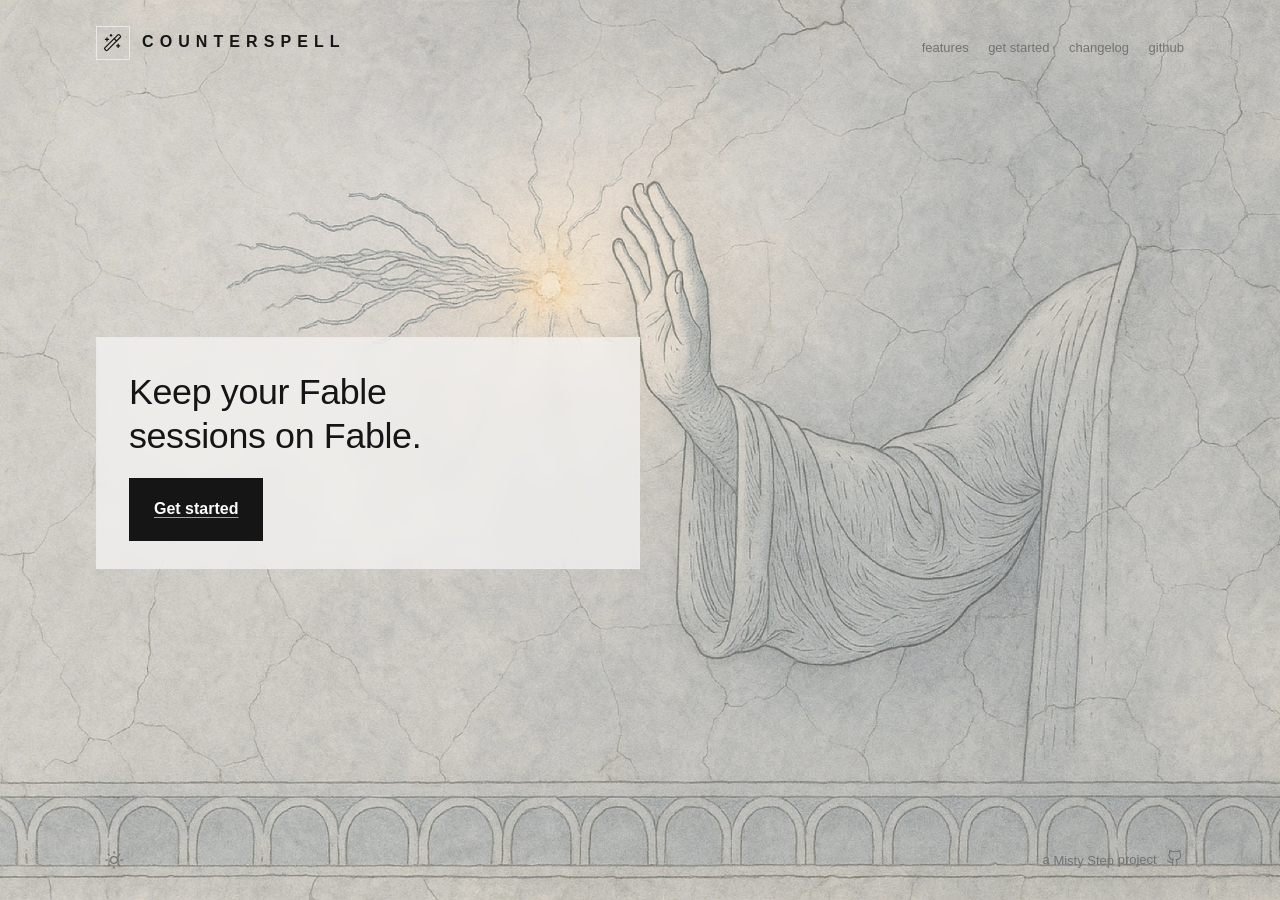
==== site/index.html @ 8b5ae005 "feat(site): ship counterspell fleet marketing site Builds the locked fleet marketing-site contract (" ====
<!doctype html>
<html lang="en">
  <head>
    <meta charset="utf-8" />
    <meta name="viewport" content="width=device-width, initial-scale=1" />
    <title>Counterspell - Misty Step product site</title>
    <meta
      name="description"
      content="Counterspell keeps your Fable Claude Code sessions on Fable, automatically."
    />
    <script>
      try {
        var m = localStorage.getItem('ae-mode');
        if (m === 'dark' || m === 'light') {
          document.documentElement.classList.add(m);
          document.documentElement.style.colorScheme = m;
        }
      } catch (e) {}
    </script>
    <link rel="stylesheet" href="aesthetic.css" />
    <link rel="stylesheet" href="marketing.css" />
    <style>
      :root {
        --msk-hero-image: url('assets/hero.jpg');
        --msk-hero-opacity: 0.85;
      }
    </style>
  </head>
  <body>
    <svg aria-hidden="true" width="0" height="0" style="position: absolute">
      <symbol id="i-wand-sparkles" viewBox="0 0 24 24">
        <path
          d="m21.64 3.64-1.28-1.28a1.21 1.21 0 0 0-1.72 0L2.36 18.64a1.21 1.21 0 0 0 0 1.72l1.28 1.28a1.2 1.2 0 0 0 1.72 0L21.64 5.36a1.2 1.2 0 0 0 0-1.72"
        />
        <path d="m14 7 3 3" />
        <path d="M5 6v4" />
        <path d="M19 14v4" />
        <path d="M10 2v2" />
        <path d="M7 8H3" />
        <path d="M21 16h-4" />
        <path d="M11 3H9" />
      </symbol>
      <symbol id="i-sun" viewBox="0 0 24 24">
        <circle cx="12" cy="12" r="4" />
        <path d="M12 2v2" />
        <path d="M12 20v2" />
        <path d="m4.93 4.93 1.41 1.41" />
        <path d="m17.66 17.66 1.41 1.41" />
        <path d="M2 12h2" />
        <path d="M20 12h2" />
        <path d="m6.34 17.66-1.41 1.41" />
        <path d="m19.07 4.93-1.41 1.41" />
      </symbol>
      <symbol id="i-moon" viewBox="0 0 24 24">
        <path d="M12 3a6 6 0 0 0 9 9 9 9 0 1 1-9-9Z" />
      </symbol>
      <symbol id="i-github" viewBox="0 0 24 24">
        <path
          d="M15 22v-4a4.8 4.8 0 0 0-1-3.5c3 0 6-2 6-5.5.08-1.25-.27-2.48-1-3.5.28-1.15.28-2.35 0-3.5 0 0-1 0-3 1.5-2.64-.5-5.36-.5-8 0C6 2 5 2 5 2c-.3 1.15-.3 2.35 0 3.5A5.403 5.403 0 0 0 4 9c0 3.5 3 5.5 6 5.5-.39.49-.68 1.05-.85 1.65-.17.6-.22 1.23-.15 1.85v4"
        />
        <path d="M9 18c-4.51 2-5-2-7-2" />
      </symbol>
    </svg>

    <div class="ae-screen ae-wide msk-hero-screen">
      <div class="msk-hero-bg" aria-hidden="true"></div>

      <header class="ae-bar msk-bar">
        <a class="ae-logo" href="./" aria-label="Counterspell home">
          <span class="ae-app-mark" aria-hidden="true">
            <svg class="ae-icon" data-lucide="wand-sparkles">
              <use href="#i-wand-sparkles" />
            </svg>
          </span>
          <span class="ae-name">COUNTERSPELL</span>
        </a>
        <nav class="ae-chrome msk-nav" aria-label="Site">
          <a href="features.html">features</a>
          <a href="get-started.html">get started</a>
          <a href="changelog.html">changelog</a>
          <a href="https://github.com/misty-step/counterspell">github</a>
        </nav>
      </header>

      <div class="msk-hero-stage">
        <div class="msk-hero-copy">
          <h1 class="msk-hero-title">Keep your Fable sessions on Fable.</h1>
          <p>
            <a class="ae-button" href="get-started.html">Get started</a>
          </p>
        </div>
      </div>

      <footer class="ae-bar msk-footer">
        <button class="ae-mode" aria-label="toggle color mode">
          <svg class="ae-icon ae-sun"><use href="#i-sun" /></svg>
          <svg class="ae-icon ae-moon"><use href="#i-moon" /></svg>
        </button>
        <span class="ae-foot-links ae-chrome">
          <span>a <a href="https://mistystep.io">Misty Step</a> project</span>
          <a href="https://github.com/misty-step/counterspell" aria-label="GitHub">
            <svg class="ae-icon" aria-hidden="true"><use href="#i-github" /></svg>
          </a>
        </span>
      </footer>
    </div>

    <script src="mode.js"></script>
    <script src="theme.js"></script>
  </body>
</html>
---- site/aesthetic.css ----
/* ═══════════════════════════════════════════════════════════════════
   aesthetic v2.17.1
   The Misty Step design system. https://github.com/misty-step/aesthetic

   The law:
   · One size. Exactly one font size on every surface; the headline is
     heavier and blacker, never larger.
   · Three inks by three weights (400 / 550 / 800): nine registers.
   · The accent is yours. Define your scheme and use it with judgment;
     identity comes from ink, hairlines, type, and motion — never from
     a color-counting rule. Color earns its place; it is not ambient.
   · Status rides the glyph: danger, success, and warning color the
     Lucide icon, never the sentence, never a filled pill.
   · Every view fits the viewport. 100dvh screens, no page scrolling;
     when content exceeds one screen, a quiet nav swaps views.
   · Motion is feedback, never decoration: small, brief, eased, and
     gone when the user prefers reduced motion. State resolutions are
     gentler (--ae-gentle) and resolve once — success persists, it is
     never rewound. Nothing changes size while it animates.
   · Buttons are not links: contained ink shapes. Links navigate,
     buttons act.
   · Light and dark, defaulting to the system, with a user toggle.

   Steering: every token is a CSS custom property; downstream projects
   pin a named theme or steer the scheme — --ae-accent /
   --ae-accent-dark, and the status triplet when their domain needs
   different hues. Everything else is the shared identity.
   ═══════════════════════════════════════════════════════════════════ */

/* ── tokens ───────────────────────────────────────────────────────── */

:root {
  --ae-surface: #fcfcfc;
  --ae-wash: #f3f3f3;
  --ae-ink: #151515;
  --ae-ink-muted: #737373;
  --ae-ink-faint: #a3a3a3;
  --ae-line: #e9e9e9;
  --ae-accent: #2643d0;

  /* status inks: hue rides the glyph, words stay ink */
  --ae-ok: #15714b;
  --ae-warn: #8a5f32;
  --ae-err: #a84138;

  /* categorical inks: identity, not judgment — N agents, N series, N
     actors need N distinguishable hues with no severity meaning. Ride
     the word on .ae-chip (see below); this is the one place a hue is
     allowed to color text, because there is no glyph to carry it and
     nothing is being judged. */
  --ae-cat-0: #8c2f1f;
  --ae-cat-1: #2c6e62;
  --ae-cat-2: #a67c1e;
  --ae-cat-3: #6b4c86;
  --ae-cat-4: #46586b;
  --ae-cat-5: #5b7444;
  --ae-cat-6: #3d5a80;
  --ae-cat-7: #a1452e;

  /* dark counterparts, resolved by the mode blocks below */
  --ae-surface-dark: #121212;
  --ae-wash-dark: #1b1b1b;
  --ae-ink-dark: #ededed;
  --ae-ink-muted-dark: #8f8f8f;
  --ae-ink-faint-dark: #5c5c5c;
  --ae-line-dark: #262626;
  --ae-accent-dark: #8c9eff;
  --ae-ok-dark: #6fd2a8;
  --ae-warn-dark: #c49d72;
  --ae-err-dark: #e58379;
  --ae-cat-0-dark: #d06a4f;
  --ae-cat-1-dark: #54bba4;
  --ae-cat-2-dark: #d8b25a;
  --ae-cat-3-dark: #b98fe0;
  --ae-cat-4-dark: #93a8c2;
  --ae-cat-5-dark: #9bc47a;
  --ae-cat-6-dark: #7ea1d1;
  --ae-cat-7-dark: #e08a6a;

  --ae-font: 'Geist', 'Helvetica Neue', Helvetica, Arial, sans-serif;
  --ae-font-mono: 'Geist Mono', ui-monospace, SFMono-Regular, Menlo, monospace;

  --ae-w-regular: 400;
  --ae-w-medium: 550;
  --ae-w-black: 800;

  --ae-measure: 38rem; /* rem: bars in the 13px chrome register must not shrink the measure */
  --ae-measure-wide: 68rem;
  --ae-radius: 0;
  --ae-breakpoint-sm: 40rem; /* phones and narrow split-view: one-column data */
  --ae-breakpoint-md: 48rem; /* tablet portrait: shell chrome leaves the side */
  --ae-breakpoint-lg: 64rem; /* small laptop: boards can hold columns */

  /* the spacing scale: consumers use these instead of ad-hoc em values.
     The token-guard (015) will enforce them. Off-scale internal values
     are left as literals — the scale is the vocabulary going forward. */
  --ae-space-0: 0.1em; /* micro — tag padding, chrome adjustments */
  --ae-space-1: 0.25em; /* tight — icon gaps, control insets */
  --ae-space-2: 0.5em; /* small — button padding, small gaps */
  --ae-space-3: 0.75em; /* medium — control padding, row gaps */
  --ae-space-4: 1em; /* base — group padding, standard gap */
  --ae-space-5: 1.5em; /* comfortable — section internals */
  --ae-space-6: 2em; /* spacious — section gaps, stage padding */
  --ae-space-7: 2.5em; /* large — document section spacing */
  --ae-space-8: 3em; /* section — top-level margins */

  /* z-index scale: named layers so consumers don't guess at magic numbers */
  --ae-z-tip: 10; /* tooltips, hover whispers */
  --ae-z-toast: 100; /* toasts, persistent notifications */

  /* motion: feedback, never decoration */
  --ae-ease: cubic-bezier(0.23, 1, 0.32, 1);
  --ae-quick: 160ms;
  --ae-soft: 240ms;
  --ae-gentle: 480ms; /* state resolutions: slower than feedback, never abrupt */

  color-scheme: light dark;
}

/* named themes: opt-in flavor presets over the same token contract.
   Projects pin one on <html data-ae-theme="moss">, or include
   recipes/theme.js to let users switch. Theme presets steer accent and
   categorical inks; status semantics stay the house triplet unless a
   project deliberately overrides them. */
:root[data-ae-theme='ultramarine'] {
  --ae-accent: #2643d0;
  --ae-accent-dark: #8c9eff;
  --ae-cat-0: #8c2f1f;
  --ae-cat-1: #2c6e62;
  --ae-cat-2: #a67c1e;
  --ae-cat-3: #6b4c86;
  --ae-cat-4: #46586b;
  --ae-cat-5: #5b7444;
  --ae-cat-6: #3d5a80;
  --ae-cat-7: #a1452e;
  --ae-cat-0-dark: #d06a4f;
  --ae-cat-1-dark: #54bba4;
  --ae-cat-2-dark: #d8b25a;
  --ae-cat-3-dark: #b98fe0;
  --ae-cat-4-dark: #93a8c2;
  --ae-cat-5-dark: #9bc47a;
  --ae-cat-6-dark: #7ea1d1;
  --ae-cat-7-dark: #e08a6a;
}

:root[data-ae-theme='moss'] {
  --ae-accent: #2f6b3f;
  --ae-accent-dark: #80d98e;
  --ae-cat-0: #6f3f1f;
  --ae-cat-1: #2f6b3f;
  --ae-cat-2: #8a6a1f;
  --ae-cat-3: #5d5686;
  --ae-cat-4: #4b6470;
  --ae-cat-5: #55743d;
  --ae-cat-6: #3d6472;
  --ae-cat-7: #934b2f;
  --ae-cat-0-dark: #d28a5f;
  --ae-cat-1-dark: #80d98e;
  --ae-cat-2-dark: #d6b65c;
  --ae-cat-3-dark: #b8a8e8;
  --ae-cat-4-dark: #9ab8c4;
  --ae-cat-5-dark: #a8d68a;
  --ae-cat-6-dark: #88c4d2;
  --ae-cat-7-dark: #df8a62;
}

:root[data-ae-theme='ember'] {
  --ae-accent: #c2410c;
  --ae-accent-dark: #ff8a5c;
  --ae-cat-0: #9b2f1f;
  --ae-cat-1: #6b5a2f;
  --ae-cat-2: #8a5f32;
  --ae-cat-3: #6d4c86;
  --ae-cat-4: #5a6172;
  --ae-cat-5: #5b7444;
  --ae-cat-6: #3d5a80;
  --ae-cat-7: #a1452e;
  --ae-cat-0-dark: #f08a70;
  --ae-cat-1-dark: #c49d72;
  --ae-cat-2-dark: #ffb45c;
  --ae-cat-3-dark: #b98fe0;
  --ae-cat-4-dark: #93a8c2;
  --ae-cat-5-dark: #9bc47a;
  --ae-cat-6-dark: #7ea1d1;
  --ae-cat-7-dark: #ff8a5c;
}

:root[data-ae-theme='violet'] {
  --ae-accent: #6d28d9;
  --ae-accent-dark: #c4a3ff;
  --ae-cat-0: #8c2f5a;
  --ae-cat-1: #2c6e62;
  --ae-cat-2: #8a721e;
  --ae-cat-3: #6d28d9;
  --ae-cat-4: #46586b;
  --ae-cat-5: #5b7444;
  --ae-cat-6: #3d5a80;
  --ae-cat-7: #9945a1;
  --ae-cat-0-dark: #e08ab8;
  --ae-cat-1-dark: #54bba4;
  --ae-cat-2-dark: #d8b25a;
  --ae-cat-3-dark: #c4a3ff;
  --ae-cat-4-dark: #93a8c2;
  --ae-cat-5-dark: #9bc47a;
  --ae-cat-6-dark: #7ea1d1;
  --ae-cat-7-dark: #df8ae8;
}

/* auto dark: follows the OS unless the page pins a mode */
@media (prefers-color-scheme: dark) {
  :root:not(.light):not([data-ae-mode='light']) {
    --ae-surface: var(--ae-surface-dark);
    --ae-wash: var(--ae-wash-dark);
    --ae-ink: var(--ae-ink-dark);
    --ae-ink-muted: var(--ae-ink-muted-dark);
    --ae-ink-faint: var(--ae-ink-faint-dark);
    --ae-line: var(--ae-line-dark);
    --ae-accent: var(--ae-accent-dark);
    --ae-ok: var(--ae-ok-dark);
    --ae-warn: var(--ae-warn-dark);
    --ae-err: var(--ae-err-dark);
    --ae-cat-0: var(--ae-cat-0-dark);
    --ae-cat-1: var(--ae-cat-1-dark);
    --ae-cat-2: var(--ae-cat-2-dark);
    --ae-cat-3: var(--ae-cat-3-dark);
    --ae-cat-4: var(--ae-cat-4-dark);
    --ae-cat-5: var(--ae-cat-5-dark);
    --ae-cat-6: var(--ae-cat-6-dark);
    --ae-cat-7: var(--ae-cat-7-dark);
  }
}

/* pinned modes narrow color-scheme so UA widgets (scrollbars, form
   controls) match the pinned mode instead of following the OS */
.light,
[data-ae-mode='light'] {
  color-scheme: light;
}

/* pinned dark: class or attribute set by the site's mode toggle */
:root.dark,
:root[data-ae-mode='dark'] {
  color-scheme: dark;
  --ae-surface: var(--ae-surface-dark);
  --ae-wash: var(--ae-wash-dark);
  --ae-ink: var(--ae-ink-dark);
  --ae-ink-muted: var(--ae-ink-muted-dark);
  --ae-ink-faint: var(--ae-ink-faint-dark);
  --ae-line: var(--ae-line-dark);
  --ae-accent: var(--ae-accent-dark);
  --ae-ok: var(--ae-ok-dark);
  --ae-warn: var(--ae-warn-dark);
  --ae-err: var(--ae-err-dark);
  --ae-cat-0: var(--ae-cat-0-dark);
  --ae-cat-1: var(--ae-cat-1-dark);
  --ae-cat-2: var(--ae-cat-2-dark);
  --ae-cat-3: var(--ae-cat-3-dark);
  --ae-cat-4: var(--ae-cat-4-dark);
  --ae-cat-5: var(--ae-cat-5-dark);
  --ae-cat-6: var(--ae-cat-6-dark);
  --ae-cat-7: var(--ae-cat-7-dark);
}

/* ── base ─────────────────────────────────────────────────────────── */

html {
  scroll-behavior: auto;
}

body {
  margin: 0;
  background: var(--ae-surface);
  color: var(--ae-ink);
  font-family: var(--ae-font);
  font-size: 16px;
  font-weight: var(--ae-w-regular);
  line-height: 1.8;
  cursor: default; /* no I-beam on static text; pointer/text are earned */
  -webkit-font-smoothing: antialiased;
  text-rendering: optimizeLegibility;
}

/* one size: nothing earns scale, only ink and weight */
h1,
h2,
h3,
h4,
h5,
h6,
p,
li,
dt,
dd,
blockquote,
figcaption,
label,
input,
textarea,
button,
table {
  font-size: 1em;
  font-family: inherit;
  line-height: inherit;
  margin: 0;
}

code,
kbd,
pre,
samp {
  font-family: var(--ae-font-mono);
  font-size: 0.92em;
}

::selection {
  background: var(--ae-wash);
  color: var(--ae-ink);
}

:focus-visible {
  outline: 2px solid var(--ae-ink);
  outline-offset: 3px;
}

/* links: ink at rest, warm to accent on hover (the locked treatment).
   Approved alternates, documented for easy change, live in the README:
   marker sweep and draw-on-hover. */
a {
  color: inherit;
  cursor: pointer;
  text-decoration: underline;
  text-underline-offset: 0.2em;
  text-decoration-color: var(--ae-ink-faint);
  padding-block: 0.35em;
  margin-block: -0.35em;
  transition:
    color var(--ae-quick) var(--ae-ease),
    text-decoration-color var(--ae-quick) var(--ae-ease);
}

a:hover {
  color: var(--ae-accent);
  text-decoration-color: currentColor;
}

/* list rows: the whole row is the link, so the cursor never crosses a
   dead band between rows */
.ae-row-link {
  display: block;
  text-decoration: none;
  padding: 0.42em 0;
  margin-block: 0;
  color: inherit;
}

.ae-row-link:hover {
  color: inherit;
}

.ae-row-link .ae-item {
  transition: color var(--ae-quick) var(--ae-ease);
}

.ae-row-link:hover .ae-item {
  color: var(--ae-accent);
}

/* ── screens: every view fits the viewport ────────────────────────── */

/* the screen: one viewport, no page scroll */
.ae-screen {
  height: 100dvh;
  display: flex;
  flex-direction: column;
  overflow: hidden;
}

/* a bar: quiet chrome at the top or bottom of a screen */
.ae-bar {
  flex: none;
  width: min(var(--ae-measure), 100% - 5rem);
  margin-inline: auto;
  padding: 1.4em 0;
  display: flex;
  flex-wrap: wrap;
  align-items: baseline;
  justify-content: space-between;
  gap: 0.4em 1.5em;
}

/* the stage: the screen's content, vertically centered; a view that
   cannot fit scrolls inside the stage, never the page */
.ae-stage {
  flex: 1;
  min-height: 0;
  width: min(var(--ae-measure), 100% - 5rem);
  margin-inline: auto;
  display: flex;
  flex-direction: column;
  overflow-y: auto;
}

.ae-stage > * {
  margin-block: auto;
  padding-block: var(--ae-space-5);
}

/* long documents: top-aligned instead of centered */
.ae-stage-scroll > * {
  margin-block: 0;
  padding-block: var(--ae-space-6);
}

/* a wide screen: catalog, specimen, and dashboard shapes that cannot
   live in 38rem. One decision per screen — set it on .ae-screen. */
.ae-wide .ae-bar,
.ae-wide .ae-stage {
  width: min(var(--ae-measure-wide), 100% - 5rem);
}

/* a view: one screenful of content; remount to replay the entrance */
.ae-view {
  animation: ae-enter var(--ae-soft) var(--ae-ease) both;
}

/* hash-routed views: one mounts at a time; the display toggle remounts
   the view and replays its entrance (behavior: recipes/views.js) */
[data-route] {
  display: none;
}

[data-route].is-on {
  display: block;
}

@keyframes ae-enter {
  from {
    opacity: 0;
    transform: translateY(6px);
  }
}

/* the nav: quiet words with a sliding ink underline. The site positions
   .ae-nav-ind under the active item (left/width) on view change.
   .ae-tabs is the same instrument pointed at panels instead of views:
   role="tablist" buttons, aria-selected marks the open one. */
.ae-nav,
.ae-tabs {
  position: relative;
  display: flex;
  gap: var(--ae-space-6);
}

.ae-nav a,
.ae-nav button,
.ae-tabs a,
.ae-tabs button {
  background: transparent;
  border: 0;
  padding: 0 0 0.6em;
  margin-block: 0;
  cursor: pointer;
  color: var(--ae-ink-muted);
  font-weight: var(--ae-w-medium);
  text-decoration: none;
  transition: color var(--ae-quick) var(--ae-ease);
}

.ae-nav a:hover,
.ae-nav button:hover,
.ae-tabs a:hover,
.ae-tabs button:hover {
  color: var(--ae-ink);
}

.ae-nav [aria-current],
.ae-nav .is-active,
.ae-tabs [aria-current],
.ae-tabs [aria-selected='true'],
.ae-tabs .is-active {
  color: var(--ae-ink);
}

.ae-nav-ind {
  position: absolute;
  bottom: 0;
  height: 2px;
  background: var(--ae-ink);
  transition:
    left var(--ae-soft) var(--ae-ease),
    width var(--ae-soft) var(--ae-ease);
}

/* chrome: the one sanctioned second size. Content gets 16px; chrome
   (footers, utility links, metadata) gets 13px and muted ink. */
.ae-chrome {
  font-size: 13px;
  color: var(--ae-ink-muted);
}

.ae-chrome a {
  color: var(--ae-ink-muted);
  text-decoration: none;
}

.ae-chrome a:hover {
  color: var(--ae-ink);
}

/* the footer: hairline-topped, two ends, chrome register */
.ae-foot {
  font-size: 13px;
  color: var(--ae-ink-muted);
  border-top: 1px solid var(--ae-line);
  padding-top: var(--ae-space-4);
  display: flex;
  justify-content: space-between;
  align-items: center;
  gap: var(--ae-space-4) var(--ae-space-6);
  flex-wrap: wrap;
}

.ae-foot a {
  color: var(--ae-ink-muted);
  text-decoration: none;
}

.ae-foot a:hover {
  color: var(--ae-ink);
}

.ae-foot-links {
  display: inline-flex;
  gap: var(--ae-space-5);
  align-items: center;
}

/* icons: Lucide (ISC), inlined as SVG symbols. 1.5px stroke, round
   caps, sized to ride alongside text. */
.ae-icon {
  width: 1.2em;
  height: 1.2em;
  stroke: currentColor;
  stroke-width: 1.5;
  stroke-linecap: round;
  stroke-linejoin: round;
  fill: none;
  vertical-align: -0.2em;
}

/* icon-forward rows: Lucide gives the eye a scan target, but the law
   stays unchanged — status hue rides the SVG, words stay ink. */
.ae-status {
  display: inline-flex;
  align-items: baseline;
  gap: var(--ae-space-2);
  color: var(--ae-ink);
}

.ae-status .ae-icon {
  flex: none;
}

.ae-status-label {
  color: var(--ae-ink);
}

.ae-icon-row {
  display: grid;
  grid-template-columns: auto minmax(0, 1fr);
  align-items: baseline;
  gap: var(--ae-space-3);
  color: inherit;
  text-decoration: none;
}

.ae-list-icon {
  flex: none;
  color: var(--ae-ink-muted);
}

.ae-icon-row:hover .ae-list-icon {
  color: var(--ae-ink);
}

.ae-icon-row-main {
  min-width: 0;
  display: flex;
  flex-direction: column;
}

.ae-icon-row-meta {
  font-size: 13px;
  color: var(--ae-ink-muted);
}

/* decomposed list rows: incident feeds and dense activity lists should not
   collapse into "time · app · type · status" prose. Each field gets a
   label, a value, and an optional Lucide/app mark; status hue still rides
   only the glyph. Compose .ae-row-link when the whole row navigates. */
.ae-list-rows {
  display: grid;
  border-block: 1px solid var(--ae-line);
}

.ae-list-row {
  display: grid;
  grid-template-columns:
    minmax(5.5em, 0.8fr) minmax(9em, 1.25fr) minmax(9em, 1fr)
    minmax(7em, 0.9fr);
  align-items: center;
  gap: var(--ae-space-4);
  padding: 0.68em 0;
  border-bottom: 1px solid var(--ae-line);
  color: inherit;
  text-decoration: none;
}

.ae-list-row:last-child {
  border-bottom: 0;
}

.ae-list-row:hover {
  color: inherit;
}

.ae-list-cell {
  min-width: 0;
  display: grid;
  grid-template-columns: minmax(0, 1fr);
  column-gap: var(--ae-space-2);
  align-items: center;
}

.ae-list-cell:has(> .ae-icon),
.ae-list-cell:has(> .ae-app-mark) {
  grid-template-columns: auto minmax(0, 1fr);
}

.ae-list-cell > .ae-icon,
.ae-list-cell > .ae-app-mark {
  grid-column: 1;
  grid-row: 1 / span 2;
  align-self: center;
}

.ae-list-cell > .ae-icon:not(.ae-ok):not(.ae-warn):not(.ae-err) {
  flex: none;
  color: var(--ae-ink-muted);
}

.ae-list-label {
  grid-column: 1;
  font-family: var(--ae-font-mono);
  font-size: 11px;
  line-height: 1.2;
  letter-spacing: 0.12em;
  color: var(--ae-ink-faint);
  text-transform: uppercase;
  white-space: nowrap;
}

.ae-list-value {
  grid-column: 1;
  min-width: 0;
  color: var(--ae-ink);
  overflow: hidden;
  text-overflow: ellipsis;
  white-space: nowrap;
}

.ae-list-cell:has(> .ae-icon) > .ae-list-label,
.ae-list-cell:has(> .ae-icon) > .ae-list-value,
.ae-list-cell:has(> .ae-app-mark) > .ae-list-label,
.ae-list-cell:has(> .ae-app-mark) > .ae-list-value {
  grid-column: 2;
}

.ae-list-time .ae-list-value {
  font-family: var(--ae-font-mono);
  font-size: 13px;
  font-variant-numeric: tabular-nums;
  color: var(--ae-ink-muted);
}

.ae-list-status {
  justify-self: end;
}

.ae-list-status .ae-list-value {
  font-weight: var(--ae-w-medium);
}

/* app identity: a Lucide project mark sized by the register it lives
   in. The same mark works in a 13px rail and a 16px header. */
.ae-logo {
  display: inline-flex;
  align-items: center;
  gap: var(--ae-space-3);
  color: inherit;
  text-decoration: none;
  padding-block: 0.2em;
  margin-block: 0;
}

.ae-logo:hover {
  color: inherit;
}

.ae-logo .ae-name {
  transition: color var(--ae-quick) var(--ae-ease);
}

.ae-logo:hover .ae-name {
  color: var(--ae-accent);
}

.ae-logo-compact {
  gap: var(--ae-space-2);
  font-size: 13px;
}

.ae-app-mark {
  width: 2em;
  height: 2em;
  border: 1px solid var(--ae-line);
  color: var(--ae-ink);
  display: inline-flex;
  align-items: center;
  justify-content: center;
  flex: none;
}

.ae-app-mark .ae-icon {
  width: 1.2em;
  height: 1.2em;
  vertical-align: 0;
}

.ae-logo-compact .ae-app-mark {
  width: 1.8em;
  height: 1.8em;
}

/* the mode toggle: an icon button; sun and moon rotate-crossfade.
   Markup: button.ae-mode > svg.ae-icon.ae-sun + svg.ae-icon.ae-moon */
.ae-mode {
  position: relative;
  display: inline-flex;
  align-items: center;
  justify-content: center;
  width: 2.2em;
  height: 2.2em;
  background: transparent;
  border: 0;
  padding: 0;
  cursor: pointer;
  color: var(--ae-ink-muted);
  transition: color var(--ae-quick) var(--ae-ease);
}

/* the icons are absolutely stacked, so the button has no in-flow text;
   this zero-width space gives it a real baseline so bars can
   baseline-align it with neighboring links */
.ae-mode::before {
  content: '\200b';
}

.ae-mode:hover {
  color: var(--ae-ink);
}

.ae-mode .ae-icon {
  position: absolute;
  inset: 0;
  margin: auto;
  width: 1.25em;
  height: 1.25em;
  transition:
    opacity var(--ae-quick) var(--ae-ease),
    transform var(--ae-quick) var(--ae-ease);
}

.ae-mode .ae-sun {
  opacity: 1;
  transform: rotate(0) scale(1);
}

.ae-mode .ae-moon {
  opacity: 0;
  transform: rotate(-90deg) scale(0.6);
}

.dark .ae-mode .ae-sun,
[data-ae-mode='dark'] .ae-mode .ae-sun {
  opacity: 0;
  transform: rotate(90deg) scale(0.6);
}

.dark .ae-mode .ae-moon,
[data-ae-mode='dark'] .ae-mode .ae-moon {
  opacity: 1;
  transform: rotate(0) scale(1);
}

/* a panel: soft depth for dense content (forms). Radius stays 0. */
.ae-panel {
  background: var(--ae-surface);
  padding: var(--ae-space-6);
  box-shadow:
    0 1px 2px rgba(0, 0, 0, 0.04),
    0 8px 28px rgba(0, 0, 0, 0.06);
}

.dark .ae-panel,
[data-ae-mode='dark'] .ae-panel {
  background: var(--ae-wash);
  box-shadow: none;
}

/* auto dark (no pinned mode): panel and mode icon follow the OS */
@media (prefers-color-scheme: dark) {
  :root:not(.light):not([data-ae-mode='light']) .ae-panel {
    background: var(--ae-wash);
    box-shadow: none;
  }

  :root:not(.light):not([data-ae-mode='light']) .ae-mode .ae-sun {
    opacity: 0;
    transform: rotate(90deg) scale(0.6);
  }

  :root:not(.light):not([data-ae-mode='light']) .ae-mode .ae-moon {
    opacity: 1;
    transform: rotate(0) scale(1);
  }

  :root:not(.light):not([data-ae-mode='light']) dialog.ae-dialog {
    background: var(--ae-wash);
    box-shadow: none;
  }

  :root:not(.light):not([data-ae-mode='light']) dialog.ae-dialog::backdrop {
    background: rgba(18, 18, 18, 0.4);
  }

  :root:not(.light):not([data-ae-mode='light']) .ae-pop,
  :root:not(.light):not([data-ae-mode='light']) .ae-toast {
    background: var(--ae-wash);
    box-shadow: none;
  }

  :root:not(.light):not([data-ae-mode='light']) [data-ae-tip]::after {
    background: var(--ae-wash);
  }
}

/* the dialog: the panel costume in the top layer. A decision is asked
   in a soft-depth panel over a whisper of paper dim; Escape and the
   quiet button decline it. Pair with <dialog> + showModal(). */
dialog.ae-dialog {
  border: 0;
  border-radius: var(--ae-radius);
  background: var(--ae-surface);
  color: var(--ae-ink);
  width: min(26em, calc(100vw - 3em));
  box-sizing: border-box;
  padding: var(--ae-space-6);
  box-shadow:
    0 1px 2px rgba(0, 0, 0, 0.05),
    0 12px 36px rgba(0, 0, 0, 0.09);
}

dialog.ae-dialog[open] {
  animation: ae-enter var(--ae-soft) var(--ae-ease) both;
}

dialog.ae-dialog::backdrop {
  background: rgba(252, 252, 252, 0.4);
}

.dark dialog.ae-dialog,
[data-ae-mode='dark'] dialog.ae-dialog {
  background: var(--ae-wash);
  box-shadow: none;
}

.dark dialog.ae-dialog::backdrop,
[data-ae-mode='dark'] dialog.ae-dialog::backdrop {
  background: rgba(18, 18, 18, 0.4);
}

/* the dialog's title and action row */
.ae-dialog-title {
  font-weight: var(--ae-w-black);
  margin-bottom: var(--ae-space-2);
}

.ae-dialog-acts {
  display: flex;
  gap: var(--ae-space-4);
  justify-content: flex-end;
  margin-top: 1.8em;
}

/* the popover: a slip of surface anchored to its invoker — hairline
   frame, soft depth, no dim. Pair with the native popover attribute
   (or popovertarget); the recipe places it by the anchor. */
.ae-pop {
  position: fixed;
  inset: auto;
  margin: 0;
  border: 1px solid var(--ae-line);
  background: var(--ae-surface);
  color: var(--ae-ink);
  width: max-content;
  max-width: 22em;
  padding: 1em 1.2em;
  box-shadow:
    0 1px 2px rgba(0, 0, 0, 0.04),
    0 8px 28px rgba(0, 0, 0, 0.06);
}

.ae-pop:popover-open {
  animation: ae-enter var(--ae-quick) var(--ae-ease) both;
}

.ae-pop::backdrop {
  background: transparent;
}

/* a popover holding only a menu drops the padding; the menu's own
   inset carries it */
.ae-pop > .ae-menu:only-child {
  margin: -1em -1.2em;
  border: 0;
}

.dark .ae-pop,
[data-ae-mode='dark'] .ae-pop {
  background: var(--ae-wash);
  box-shadow: none;
}

/* the tip: a whisper that answers hover — chrome-register words in a
   hairline slip. Patience built in: it waits a beat on hover, answers
   focus at once. Set the words in data-ae-tip; keep them short. */
[data-ae-tip] {
  position: relative;
}

[data-ae-tip]::after {
  content: attr(data-ae-tip);
  position: absolute;
  bottom: calc(100% + 0.6em);
  left: 50%;
  transform: translateX(-50%);
  background: var(--ae-surface);
  color: var(--ae-ink-muted);
  border: 1px solid var(--ae-line);
  font-family: var(--ae-font);
  font-size: 13px;
  font-weight: var(--ae-w-regular);
  letter-spacing: normal;
  line-height: 1.5;
  padding: 0.25em 0.7em;
  white-space: nowrap;
  pointer-events: none;
  opacity: 0;
  z-index: var(--ae-z-tip);
  transition: opacity var(--ae-quick) var(--ae-ease);
}
[data-ae-tip]:hover::after {
  opacity: 1;
  transition-delay: 450ms;
}

[data-ae-tip]:focus-visible::after {
  opacity: 1;
}

.dark [data-ae-tip]::after,
[data-ae-mode='dark'] [data-ae-tip]::after {
  background: var(--ae-wash);
}

/* the toast: news arrives at the edge and waits to be read. The tray
   stacks bottom-right; each toast is a slip with the status on its
   glyph. It persists until dismissed or replaced — never an anxious
   timer by default. Behavior glue: recipes (aeToast). */
.ae-toasts {
  position: fixed;
  right: 1.4em;
  bottom: 1.4em;
  z-index: var(--ae-z-toast);
  display: flex;
  flex-direction: column;
  align-items: flex-end;
  gap: 0.6em;
}

.ae-toast {
  display: flex;
  align-items: baseline;
  gap: 0.6em;
  background: var(--ae-surface);
  border: 1px solid var(--ae-line);
  color: var(--ae-ink);
  font-size: 13px;
  line-height: 1.6;
  padding: 0.7em 1.1em;
  max-width: 26em;
  box-shadow:
    0 1px 2px rgba(0, 0, 0, 0.04),
    0 8px 28px rgba(0, 0, 0, 0.06);
  animation: ae-enter var(--ae-soft) var(--ae-ease) both;
}

.ae-toast.is-leaving {
  opacity: 0;
  transition: opacity var(--ae-quick) var(--ae-ease);
}

.ae-toast-x {
  background: transparent;
  border: 0;
  padding: 0;
  margin-left: 0.4em;
  min-width: 24px;
  min-height: 24px;
  display: inline-flex;
  align-items: center;
  justify-content: center;
  font-size: 13px;
  line-height: inherit;
  color: var(--ae-ink-faint);
  cursor: pointer;
  transition: color var(--ae-quick) var(--ae-ease);
}

.ae-toast-x:hover {
  color: var(--ae-ink);
}

.dark .ae-toast,
[data-ae-mode='dark'] .ae-toast {
  background: var(--ae-wash);
  box-shadow: none;
}

/* ── registers ────────────────────────────────────────────────────── */

/* the name: heavy and spaced, never large */
.ae-name {
  font-weight: var(--ae-w-black);
  letter-spacing: 0.38em;
}

a.ae-name {
  text-decoration: none;
}

/* the lede: the page's whole argument, plainly */
.ae-lede {
  max-width: 34em;
  text-wrap: pretty;
}

/* a group: whitespace is the only divider */
.ae-group {
  margin-bottom: 2.6em;
}

.ae-group:last-child {
  margin-bottom: 0;
}

.ae-group p {
  margin-bottom: 0.15em;
}

/* a group heading: muted, spaced, medium */
.ae-h {
  font-weight: var(--ae-w-medium);
  color: var(--ae-ink-muted);
  letter-spacing: 0.18em;
  margin-bottom: 0.7em;
}

/* an item that matters: medium ink */
.ae-item {
  font-weight: var(--ae-w-medium);
}

/* supporting matter: muted ink */
.ae-dim {
  color: var(--ae-ink-muted);
}

/* the accent: yours to define and spend with judgment */
.ae-accent {
  color: var(--ae-accent);
  font-weight: var(--ae-w-medium);
  text-decoration: underline;
  text-decoration-color: currentColor;
  text-underline-offset: 0.2em;
}

/* status inks: put these on the glyph (svg.ae-icon), never the
   sentence — the word stays ink, the icon carries the hue */
.ae-ok {
  color: var(--ae-ok);
}

.ae-warn {
  color: var(--ae-warn);
}

.ae-err {
  color: var(--ae-err);
}

/* the tag: a word in the plate-caption voice — mono, spaced, hairline
   at most. This is the badge, refused: no fill, no pill; status comes
   as a glyph beside the word, never as a colored box. */
.ae-tag {
  display: inline-block;
  font-family: var(--ae-font-mono);
  font-size: 11px;
  line-height: 1.6;
  letter-spacing: 0.14em;
  color: var(--ae-ink-muted);
  border: 1px solid var(--ae-line);
  padding: 0.1em 0.6em;
  vertical-align: 0.1em;
}

.ae-tag-bare {
  border: 0;
  padding: 0;
}

/* the chip: a categorical tag — N agents, N series, N actors need N
   distinguishable hues with no severity meaning. This is not status
   (.ae-ok/.ae-warn/.ae-err never apply here); the hue identifies, it
   doesn't judge, so it's the one place the law lets a hue ride the
   word instead of a glyph. Same grammar as .ae-tag — mono, hairline,
   no fill — with the category's hue on both the border and the word
   (currentColor ties them). Compose with .ae-cat-0 through .ae-cat-7;
   .ae-chip-sub holds an optional muted trailing detail. */
.ae-chip {
  display: inline-flex;
  align-items: baseline;
  gap: 0.5em;
  font-family: var(--ae-font-mono);
  font-size: 11px;
  line-height: 1.6;
  letter-spacing: 0.06em;
  border: 1px solid currentColor;
  padding: 0.12em 0.55em;
  color: var(--ae-ink-muted);
}

.ae-chip-sub {
  opacity: 0.75;
}

/* stat badges: a compact header summary, not a prose run. Values are
   tabular and strong; labels are quiet; status, when needed, rides the
   optional mark slot with .ae-ok/.ae-warn/.ae-err. Compose .ae-chip
   inside only for categorical side-detail, never severity. */
.ae-stat-badges {
  display: flex;
  flex-wrap: wrap;
  align-items: stretch;
  gap: var(--ae-space-2);
}

.ae-stat-badge {
  display: inline-flex;
  align-items: baseline;
  gap: var(--ae-space-2);
  border: 1px solid var(--ae-line);
  padding: 0.34em 0.65em;
  color: var(--ae-ink);
  white-space: nowrap;
}

.ae-stat-mark {
  font-family: var(--ae-font-mono);
  font-size: 13px;
  font-weight: var(--ae-w-black);
}

.ae-stat-value {
  font-family: var(--ae-font-mono);
  font-weight: var(--ae-w-medium);
  font-variant-numeric: tabular-nums;
}

.ae-stat-label {
  color: var(--ae-ink-muted);
}

.ae-stat-badge .ae-chip {
  margin-left: var(--ae-space-1);
}

.ae-cat-0 {
  color: var(--ae-cat-0);
}

.ae-cat-1 {
  color: var(--ae-cat-1);
}

.ae-cat-2 {
  color: var(--ae-cat-2);
}

.ae-cat-3 {
  color: var(--ae-cat-3);
}

.ae-cat-4 {
  color: var(--ae-cat-4);
}

.ae-cat-5 {
  color: var(--ae-cat-5);
}

.ae-cat-6 {
  color: var(--ae-cat-6);
}

.ae-cat-7 {
  color: var(--ae-cat-7);
}

/* the keycap: a quiet square of wash around the key's name */
kbd {
  background: var(--ae-wash);
  border: 1px solid var(--ae-line);
  padding: 0.08em 0.5em;
}

/* ── forms: a line, not a box ─────────────────────────────────────── */

.ae-label {
  display: block;
  font-weight: var(--ae-w-medium);
  margin-bottom: var(--ae-space-0);
}

.ae-input {
  display: block;
  width: 100%;
  box-sizing: border-box;
  background: transparent;
  color: var(--ae-ink);
  cursor: text;
  border: 0;
  border-bottom: 1px solid var(--ae-line);
  border-radius: var(--ae-radius);
  padding: 0.4em 0 calc(0.4em - 1px);
  transition: border-color var(--ae-quick) var(--ae-ease);
}

.ae-input::placeholder {
  color: var(--ae-ink-faint);
}

/* the focus ring: a 2px underline (not 1px) so the state reads at a
   glance, never a glow. padding-bottom compensates the extra px so
   the field doesn't shift height on focus. */
.ae-input:focus-visible {
  outline: none;
  border-bottom-width: 2px;
  border-bottom-color: var(--ae-ink);
}

textarea.ae-input {
  resize: none;
  min-height: 5.5em;
}

/* field validation: the line confesses, the glyph carries the hue,
   the sentence stays ink. Set aria-invalid on the field; put the
   message in a field note with a status icon. */
.ae-input[aria-invalid='true'] {
  border-bottom-color: var(--ae-err);
}

.ae-field-note {
  display: flex;
  align-items: baseline;
  gap: 0.45em;
  font-size: 13px;
  color: var(--ae-ink-muted);
  margin-top: 0.4em;
}

/* buttons are not links: contained shape, ink, never resizing.
   Primary is solid ink by default; .ae-button-quiet is the hairline
   secondary. Spend the accent on a button when the project's scheme calls
   for it — where the accent goes is the consumer's judgment, not a rule. */
.ae-button {
  display: inline-flex;
  align-items: center;
  justify-content: center;
  gap: var(--ae-space-2);
  background: var(--ae-ink);
  border: 1px solid var(--ae-ink);
  border-radius: var(--ae-radius);
  color: var(--ae-surface);
  font-weight: var(--ae-w-medium);
  padding: 0.55em 1.5em;
  min-height: 44px;
  cursor: pointer;
  transition:
    opacity var(--ae-quick) var(--ae-ease),
    background-color var(--ae-quick) var(--ae-ease),
    transform var(--ae-quick) var(--ae-ease);
}

.ae-button:hover {
  opacity: 0.9;
}

.ae-button:active {
  transform: translateY(1px) scale(0.99);
}

.ae-button:disabled {
  cursor: default;
  opacity: 0.7;
  transform: none;
}

.ae-button-quiet {
  background: transparent;
  color: var(--ae-ink);
}

.ae-button-quiet:hover {
  background: var(--ae-wash);
  opacity: 1;
}

/* the compact scale: a button living in the 13px chrome register —
   toolbars, table rows, rails. Same shapes, smaller breath. */
.ae-button-compact {
  font-size: 13px;
  padding: 0.35em 1em;
  min-height: 32px;
}

/* the send moment: the label gives way to the resolved state, gently,
   once. Success persists — disable the button instead of resetting it.
   Markup: <button class="ae-button ae-send">
             <span class="ae-send-label">Send message</span>
             <span class="ae-send-done" aria-hidden="true">Sent
               <svg class="ae-icon">…check…</svg></span>
           </button>
   Add .is-sent to resolve. The status icon sits AFTER the word.
   The button never changes size: the resting label defines the box and
   the resolved layer is absolutely stacked over it. */
.ae-send {
  position: relative;
  overflow: hidden;
}

.ae-send .ae-send-label,
.ae-send .ae-send-done {
  display: inline-flex;
  align-items: center;
  gap: var(--ae-space-2);
  transition:
    opacity var(--ae-gentle) var(--ae-ease),
    transform var(--ae-gentle) var(--ae-ease);
}

.ae-send .ae-send-done {
  position: absolute;
  inset: 0;
  justify-content: center;
  opacity: 0;
  transform: translateY(45%);
}

.ae-send.is-sent .ae-send-label {
  opacity: 0;
  transform: translateY(-55%);
}

.ae-send.is-sent .ae-send-done {
  opacity: 1;
  transform: translateY(0);
}

.ae-send.is-sent,
.ae-send.is-sent:disabled {
  opacity: 1;
}

/* ── choice marks: squares, since radius is 0 everywhere ──────────── */

/* a choice row: the mark and its words share a line and one cursor */
.ae-choice {
  display: flex;
  align-items: center;
  gap: 0.65em;
  cursor: pointer;
}

.ae-choice + .ae-choice {
  margin-top: 0.3em;
}

/* the checkbox: a pen-stroke square that fills with ink; the check is
   drawn in surface. The radio is the same square holding an ink core —
   a circle would be the only curve in the system, so there isn't one. */
input.ae-check,
input.ae-radio {
  appearance: none;
  width: 1em;
  height: 1em;
  flex: none;
  margin: 0;
  display: inline-grid;
  place-content: center;
  background: transparent;
  border: 1px solid var(--ae-ink-muted);
  border-radius: var(--ae-radius);
  cursor: pointer;
  vertical-align: -0.12em;
  transition:
    border-color var(--ae-quick) var(--ae-ease),
    background-color var(--ae-quick) var(--ae-ease);
}

input.ae-check:hover,
input.ae-radio:hover,
.ae-choice:hover input.ae-check,
.ae-choice:hover input.ae-radio {
  border-color: var(--ae-ink);
}

input.ae-check::before {
  content: '';
  width: 0.55em;
  height: 0.3em;
  margin-top: -0.12em;
  border-left: 2px solid var(--ae-surface);
  border-bottom: 2px solid var(--ae-surface);
  transform: rotate(-45deg);
  opacity: 0;
  transition: opacity var(--ae-quick) var(--ae-ease);
}

input.ae-check:checked {
  background: var(--ae-ink);
  border-color: var(--ae-ink);
}

input.ae-check:checked::before {
  opacity: 1;
}

input.ae-radio::before {
  content: '';
  width: 0.42em;
  height: 0.42em;
  background: var(--ae-ink);
  opacity: 0;
  transition: opacity var(--ae-quick) var(--ae-ease);
}

input.ae-radio:checked {
  border-color: var(--ae-ink);
}

input.ae-radio:checked::before {
  opacity: 1;
}

input.ae-check:disabled,
input.ae-radio:disabled,
input.ae-switch:disabled {
  opacity: 0.45;
  cursor: default;
}

/* the switch: a hairline channel and an ink slide — state reads from
   position and fill, never from a green pill. The slide is the
   feedback; it resolves once per flip. */
input.ae-switch {
  appearance: none;
  position: relative;
  width: 2.1em;
  height: 1.15em;
  flex: none;
  margin: 0;
  background: transparent;
  border: 1px solid var(--ae-ink-muted);
  border-radius: var(--ae-radius);
  cursor: pointer;
  vertical-align: -0.18em;
  transition: border-color var(--ae-quick) var(--ae-ease);
}

input.ae-switch::before {
  content: '';
  position: absolute;
  top: 0.14em;
  bottom: 0.14em;
  left: 0.14em;
  width: 0.68em;
  background: var(--ae-ink-muted);
  transition:
    left var(--ae-quick) var(--ae-ease),
    background-color var(--ae-quick) var(--ae-ease);
}

input.ae-switch:hover {
  border-color: var(--ae-ink);
}

input.ae-switch:checked {
  border-color: var(--ae-ink);
}

input.ae-switch:checked::before {
  left: calc(100% - 0.82em);
  background: var(--ae-ink);
}

/* ── data: the table is an instrument, framed as a plate ──────────── */

/* the table: terminal density — 13px mono, lowercase headers on a
   wash band, hairline row rules. A column header shares its column's
   alignment: put .num on the th AND its tds. */
.ae-table {
  width: 100%;
  border-collapse: collapse;
  font-family: var(--ae-font-mono);
  font-size: 13px;
  line-height: 1.7;
}

.ae-table th {
  text-align: left;
  font-weight: var(--ae-w-regular);
  letter-spacing: 0.08em;
  color: var(--ae-ink);
  background: var(--ae-wash);
  padding: 0.45em 1.4em 0.45em 0.7em;
}

.ae-table td {
  border-top: 1px solid var(--ae-line);
  padding: 0.42em 1.4em 0.42em 0.7em;
}

.ae-table tbody tr:first-child td {
  border-top: 0;
}

.ae-table .num {
  text-align: right;
}

.ae-table .ae-item {
  font-weight: var(--ae-w-medium);
}

/* sm table stack: add data-label to each td when a dense instrument must
   survive phone width. The row becomes a ruled list of label/value pairs
   instead of shrinking columns until they are unreadable. */
@media (max-width: 40rem) {
  .ae-table:has(td[data-label]) {
    display: block;
  }

  .ae-table:has(td[data-label]) thead {
    display: none;
  }

  .ae-table:has(td[data-label]) tbody,
  .ae-table:has(td[data-label]) tr,
  .ae-table:has(td[data-label]) td {
    display: block;
  }

  .ae-table:has(td[data-label]) tbody tr {
    border-top: 1px solid var(--ae-line);
    padding: 0.55em 0;
  }

  .ae-table:has(td[data-label]) tbody tr:first-child {
    border-top: 0;
  }

  .ae-table:has(td[data-label]) td {
    border-top: 0;
    padding: 0.16em 0;
    display: grid;
    grid-template-columns: minmax(7em, 0.45fr) minmax(0, 1fr);
    gap: var(--ae-space-3);
    text-align: left;
    white-space: normal;
    overflow-wrap: anywhere;
  }

  .ae-table:has(td[data-label]) td::before {
    content: attr(data-label);
    color: var(--ae-ink-faint);
    font-weight: var(--ae-w-regular);
    letter-spacing: 0.08em;
    text-align: left;
  }

  .ae-table:has(td[data-label]) td.num {
    text-align: right;
  }
}

/* the plate: a numbered figure frame around a table or specimen —
   mono caption above, hairline frame, footnote rule below */
.ae-plate {
  border: 1px solid var(--ae-line);
  padding: 1.4em 1.6em 1.2em;
}

.ae-plate-cap {
  font-family: var(--ae-font-mono);
  font-size: 11px;
  letter-spacing: 0.14em;
  color: var(--ae-ink-muted);
  margin-bottom: var(--ae-space-4);
}

.ae-plate-note {
  font-size: 13px;
  color: var(--ae-ink-faint);
  border-top: 1px solid var(--ae-line);
  padding-top: 0.8em;
  margin-top: 1.1em;
}

/* the trail: a chronological run of events as the conversation it is —
   a hairline spine, an ink tick per entry, time and actor in the
   instrument register, the body in prose. Not a table: entries carry
   variable-length bodies and states, so alignment comes from the spine,
   not columns. The tick is a square, never a circle — the choice mark's
   rule holds here too. Status, if an entry carries one, rides a glyph
   in the body, never the tick or a filled pill. */
.ae-trail {
  list-style: none;
  margin: 0 0 0 0.25em;
  padding: 0;
  border-left: 1px solid var(--ae-line);
}

.ae-trail-item {
  position: relative;
  padding: 0 0 1.3em 1.5em;
}

.ae-trail-item:last-child {
  padding-bottom: 0;
}

.ae-trail-item::before {
  content: '';
  position: absolute;
  left: -0.31em;
  top: 0.5em;
  width: 0.5em;
  height: 0.5em;
  background: var(--ae-ink-faint);
}

.ae-trail-item.is-active::before {
  background: var(--ae-accent);
}

.ae-trail-head {
  display: flex;
  align-items: baseline;
  gap: 0.7em;
  flex-wrap: wrap;
  margin-bottom: 0.25em;
}

.ae-trail-time {
  font-family: var(--ae-font-mono);
  font-size: 11px;
  letter-spacing: 0.06em;
  color: var(--ae-ink-muted);
}

.ae-trail-who {
  font-family: var(--ae-font-mono);
  font-size: 11px;
  letter-spacing: 0.04em;
  color: var(--ae-ink-muted);
  border: 1px solid currentColor;
  padding: 0.1em 0.55em;
}

.ae-trail-body {
  font-size: 13px;
  color: var(--ae-ink);
}

.ae-trail-body .ae-dim {
  color: var(--ae-ink-muted);
}

/* the wall: a grid of instrument cards for many-of-a-kind status —
   services, agents, targets. Each card is a hairline plate; status
   rides the glyph (.ae-ok/.ae-warn/.ae-err on .ae-wall-mark), never a
   filled tile or a colored border. The right column is optional: a
   figure, a timestamp, a trace of recent readings. */
.ae-wall {
  display: grid;
  grid-template-columns: repeat(auto-fit, minmax(19rem, 1fr));
  gap: var(--ae-space-6);
}

.ae-wall-card {
  border: 1px solid var(--ae-line);
  padding: var(--ae-space-4) var(--ae-space-5);
  display: grid;
  grid-template-columns: 1fr auto;
  gap: var(--ae-space-4);
}

.ae-wall-head {
  display: flex;
  flex-wrap: wrap;
  align-items: baseline;
  gap: var(--ae-space-2) var(--ae-space-3);
}

.ae-wall-mark {
  font-family: var(--ae-font-mono);
  font-weight: var(--ae-w-black);
  flex: none;
}

.ae-wall-mark.ae-icon {
  width: 1.1em;
  height: 1.1em;
  vertical-align: -0.18em;
}

.ae-wall-meta {
  font-size: 13px;
  color: var(--ae-ink-muted);
  margin-top: 0.2em;
}

.ae-wall-figure {
  text-align: right;
}

.ae-wall-figure .ae-num {
  display: block;
}

.ae-wall-time {
  font-size: 13px;
  color: var(--ae-ink-muted);
}

/* a trace: the wall figure's recent-readings strip — glyphs, not a
   sparkline; the discrete cousin of .ae-spark */
.ae-wall-trace {
  display: inline-flex;
  align-items: center;
  justify-content: flex-end;
  gap: 0.18em;
  color: var(--ae-ink-muted);
  white-space: nowrap;
}

.ae-wall-trace .ae-icon {
  width: 1em;
  height: 1em;
  vertical-align: 0;
}

/* the board: several columns of comparable work. Columns are hairline
   lanes, not cards inside cards; at narrow widths they stack before their
   contents are squeezed. */
.ae-board {
  display: grid;
  grid-template-columns: repeat(auto-fit, minmax(min(100%, 18rem), 1fr));
  gap: var(--ae-space-6);
  align-items: start;
}

.ae-column {
  min-width: 0;
  border-top: 1px solid var(--ae-line);
  padding-top: var(--ae-space-4);
}

.ae-column-head {
  display: flex;
  align-items: baseline;
  justify-content: space-between;
  gap: var(--ae-space-4);
  margin-bottom: var(--ae-space-4);
}

.ae-column-title {
  font-weight: var(--ae-w-medium);
}

.ae-column-meta {
  font-family: var(--ae-font-mono);
  font-size: 13px;
  color: var(--ae-ink-muted);
  white-space: nowrap;
}

.ae-column-body {
  display: grid;
  gap: var(--ae-space-3);
}

.ae-board-card {
  border-top: 1px solid var(--ae-line);
  padding-top: var(--ae-space-3);
}

.ae-board-card:first-child {
  border-top: 0;
  padding-top: 0;
}

/* ── instruments: ink on a ruled line ─────────────────────────────── */

/* the meter: a wash channel and an ink fill — a ruled line, never a
   glowing pill. The fill takes a status ink only when the level IS
   the signal (thresholds); ticks are hairline marks. Width changes
   are state resolutions: gentle, once. */
.ae-meter {
  position: relative;
  height: 4px;
  background: var(--ae-wash);
  border: 1px solid var(--ae-line);
}

.ae-meter-fill {
  position: absolute;
  inset: 0 auto 0 0;
  background: var(--ae-ink);
  transition: width var(--ae-gentle) var(--ae-ease);
}

.ae-meter-fill.ae-ok {
  background: var(--ae-ok);
}

.ae-meter-fill.ae-warn {
  background: var(--ae-warn);
}

.ae-meter-fill.ae-err {
  background: var(--ae-err);
}

.ae-meter-mark {
  position: absolute;
  top: -3px;
  bottom: -3px;
  width: 1px;
  background: var(--ae-ink-muted);
}

/* figures: tabular numerals that tick without jitter. Compose with the
   weights — a hero figure is 800 and isolated, never larger. */
.ae-num {
  font-family: var(--ae-font-mono);
  font-variant-numeric: tabular-nums;
}

/* the strong register: the one loud thing, by weight alone */
.ae-strong {
  font-weight: var(--ae-w-black);
}

/* a delta: the arrow carries the hue, the figure stays ink */
.ae-delta {
  display: inline-flex;
  align-items: baseline;
  gap: 0.35em;
}

/* the spark: a pen-stroke trend — no axes, no area fill. Inline SVG:
   <svg class="ae-spark" viewBox="0 0 100 24" preserveAspectRatio="none">
     <polyline points="0,18 20,14 40,16 60,9 80,11 100,4" /></svg> */
.ae-spark {
  width: 7em;
  height: 1.1em;
  stroke: currentColor;
  stroke-width: 1.5;
  stroke-linecap: round;
  stroke-linejoin: round;
  fill: none;
  vertical-align: -0.15em;
}

/* the interval: the meter with a spread. A ruled track carrying a
   [lo,hi] range band and a mean tick, so a score reads as a level AND
   its confidence — and where two bands share a column, the lead is
   inside the spread (the certification read). Marks are positioned by
   inline left/width %, exactly like the meter. Every mark is a
   rectangle, so radius 0 holds (round marks are the scatter's pen). */
.ae-ci {
  position: relative;
  height: 1.6em;
}

.ae-ci::before {
  /* the shared baseline rule the interval sits on */
  content: '';
  position: absolute;
  inset: 50% 0 auto;
  height: 1px;
  background: var(--ae-line);
}

/* the [lo,hi] range band: a bounded mass with a hairline edge — never a
   filled status pill. It draws in once from the mean (the meter's
   width-as-resolution), gentle and only on first render. */
.ae-ci-band {
  position: absolute;
  top: 50%;
  height: 10px;
  transform: translateY(-50%);
  transform-origin: center;
  background: color-mix(in oklab, var(--ae-ink) 9%, var(--ae-surface));
  border: 1px solid var(--ae-ink-faint);
  animation: ae-ci-draw var(--ae-soft) var(--ae-ease) both;
}

@keyframes ae-ci-draw {
  from {
    transform: translateY(-50%) scaleX(0.04);
  }
}

/* the mean: a single ink tick, like .ae-meter-mark. is-lead spends the
   accent on it — one accent role per view, the consumer's to assign. */
.ae-ci-mean {
  position: absolute;
  top: 50%;
  width: 2px;
  height: 1.15em;
  transform: translate(-50%, -50%);
  background: var(--ae-ink);
}

.ae-ci.is-lead .ae-ci-mean {
  background: var(--ae-accent);
}

/* the no-fill variant: a thin lo→hi rule with square end caps, for a
   field that should read as points rather than mass */
.ae-ci-whisker {
  position: absolute;
  top: 50%;
  height: 1px;
  transform: translateY(-50%);
  background: var(--ae-ink-muted);
}

.ae-ci-cap {
  position: absolute;
  top: 50%;
  width: 1px;
  height: 0.8em;
  transform: translate(-50%, -50%);
  background: var(--ae-ink-muted);
}

/* hover (or keyboard focus) reveals the exact figures at the track's
   right edge — surface-backed so it rides over the baseline rule with
   no layout shift. The mark carries the field; the numbers stay exact
   on inspection. */
.ae-ci-detail {
  position: absolute;
  right: 0;
  top: 50%;
  transform: translateY(-50%);
  display: inline-flex;
  align-items: baseline;
  gap: var(--ae-space-2);
  padding: 0.1em 0.2em 0.1em 0.7em;
  background: var(--ae-surface);
  font-family: var(--ae-font-mono);
  font-size: 11px;
  font-variant-numeric: tabular-nums;
  color: var(--ae-ink);
  white-space: nowrap;
  opacity: 0;
  pointer-events: none;
  transition: opacity var(--ae-quick) var(--ae-ease);
}

.ae-ci-detail .ae-ci-bound {
  color: var(--ae-ink-faint);
}

.ae-ci:hover .ae-ci-detail,
.ae-ci:focus-within .ae-ci-detail {
  opacity: 1;
}

/* touch has no hover: show the exact figures by default there, so the
   precise read is never pointer-only. Screen readers get them from the
   element's aria-label (role="img"). */
@media (hover: none) {
  .ae-ci-detail {
    opacity: 1;
  }
}

/* the plane: an XY field — cost against quality — with a Pareto
   frontier. Like .ae-spark, the kit dresses a consumer-authored <svg>
   (the consumer owns the data and the projection); round dots are the
   pen (SVG <circle>, never a CSS radius), the frame/axes/ticks stay
   radius 0. Default composition = frontier: a dashed guide threads the
   non-dominated points, the pick is the lone accent dot, the rest drop
   to faint. */
.ae-plot {
  display: block;
  width: 100%;
  height: auto;
  font-family: var(--ae-font-mono);
}
.ae-plot-axis {
  fill: none;
  stroke: var(--ae-line);
  stroke-width: 1;
}
.ae-plot-tick {
  stroke: var(--ae-line);
  stroke-width: 1;
}
.ae-plot-ticklabel {
  fill: var(--ae-ink-faint);
  font-size: 11px;
  letter-spacing: 0.04em;
}
.ae-plot-axislabel {
  fill: var(--ae-ink-muted);
  font-size: 11px;
  letter-spacing: 0.12em;
}
.ae-plot-frontier {
  fill: none;
  stroke: var(--ae-ink);
  stroke-width: 1.5;
  stroke-dasharray: 5 4;
  stroke-linecap: round;
  stroke-linejoin: round;
}
.ae-plot-crosshair {
  stroke: var(--ae-ink-faint);
  stroke-width: 1;
  stroke-dasharray: 2 3;
}
.ae-plot-dot {
  fill: var(--ae-ink);
  transition: fill var(--ae-soft) var(--ae-ease);
}
.ae-plot-dot.is-dominated {
  fill: var(--ae-ink-faint);
}
.ae-plot-dot.is-chosen {
  fill: var(--ae-accent);
}
.ae-plot-ring {
  fill: none;
  stroke: var(--ae-ink-muted);
  stroke-width: 1.5;
}
.ae-plot-label {
  fill: var(--ae-ink-muted);
  font-size: 11px;
  letter-spacing: 0.02em;
}
.ae-plot-label.is-dominated {
  fill: var(--ae-ink-faint);
}
.ae-plot-label.is-chosen {
  fill: var(--ae-accent);
}

/* a gate-failed datum is a colored mark where its dot would sit —
   status rides the glyph; compose with .ae-ok / .ae-warn / .ae-err */
.ae-plot-glyph {
  fill: none;
  stroke: var(--ae-ink);
  stroke-width: 2;
  stroke-linecap: round;
}
.ae-plot-glyph.ae-ok {
  stroke: var(--ae-ok);
}
.ae-plot-glyph.ae-warn {
  stroke: var(--ae-warn);
}
.ae-plot-glyph.ae-err {
  stroke: var(--ae-err);
}

/* the flow: a pipeline as a diagram — hairline-framed nodes (hard
   corners, radius 0) joined by orthogonal ink wires. Like the plot, the
   kit dresses a consumer-authored <svg> so node and wire geometry share
   one coordinate space; non-scaling strokes keep hairlines 1px at any
   fit. State rides the frame and a glyph (✓ done, ✗ failed), the running
   stage takes the accent, locked stages go dashed-faint. The default is
   the spine: a row of stages, the gate/lineage backbone. */
.ae-flow {
  display: block;
  width: 100%;
  height: auto;
}
.ae-node {
  fill: var(--ae-surface);
  stroke: var(--ae-line);
  stroke-width: 1;
  vector-effect: non-scaling-stroke;
}
.ae-node.is-done {
  stroke: var(--ae-ink-muted);
}
.ae-node.is-active {
  stroke: var(--ae-accent);
  stroke-width: 1.5;
}
.ae-node.is-locked {
  fill: var(--ae-wash);
  stroke: var(--ae-ink-faint);
  stroke-dasharray: 3 3;
}
.ae-node.is-failed {
  stroke: var(--ae-err);
}

/* the node label — the 13px instrument register, ink. State lives in the
   frame and the glyph; only the running stage spends the accent. */
.ae-node-label {
  fill: var(--ae-ink);
  font-family: var(--ae-font);
  font-size: 13px;
  font-weight: var(--ae-w-medium);
}
.ae-node-label.is-active {
  fill: var(--ae-accent);
  font-weight: var(--ae-w-black);
}
.ae-node-label.is-locked {
  fill: var(--ae-ink-faint);
  font-weight: var(--ae-w-regular);
}

/* a mono ordinal above the label, and mono in/out port labels at the
   node's edges (a node's typed interface) */
.ae-node-kicker {
  fill: var(--ae-ink-faint);
  font-family: var(--ae-font-mono);
  font-size: 11px;
  letter-spacing: 0.1em;
}
.ae-node-port {
  fill: var(--ae-ink-muted);
  font-family: var(--ae-font-mono);
  font-size: 11px;
  letter-spacing: 0.04em;
}
.ae-node-port.is-locked {
  fill: var(--ae-ink-faint);
}
.ae-node-stub {
  stroke: var(--ae-line);
  stroke-width: 1;
  vector-effect: non-scaling-stroke;
}

/* the wire: an orthogonal ink connector (H/V segments only), colored by
   the stage it feeds. A round junction marks a split or merge — the one
   round mark, like the spark's caps; the frames stay square. */
.ae-wire {
  fill: none;
  stroke: var(--ae-line);
  stroke-width: 1;
  vector-effect: non-scaling-stroke;
}
.ae-wire.is-reached {
  stroke: var(--ae-ink-muted);
}
.ae-wire.is-active {
  stroke: var(--ae-accent);
}
.ae-wire.is-locked {
  stroke: var(--ae-ink-faint);
  stroke-dasharray: 3 3;
}
.ae-wire-junction {
  fill: var(--ae-ink-muted);
}
.ae-wire-junction.is-active {
  fill: var(--ae-accent);
}

/* ── choice controls: rows that open ──────────────────────────────── */

/* a setting is a quiet hairline row — label left, current value right
   in muted ink; activating it opens a chooser beneath. Progressive
   disclosure: the form rests as a column of lines. */
.ae-settings {
  border-bottom: 1px solid var(--ae-line);
}

.ae-setting {
  display: flex;
  width: 100%;
  justify-content: space-between;
  align-items: baseline;
  gap: var(--ae-space-5);
  background: transparent;
  border: 0;
  border-top: 1px solid var(--ae-line);
  border-radius: var(--ae-radius);
  padding: 0.8em 0;
  margin: 0;
  font: inherit;
  line-height: inherit;
  color: var(--ae-ink);
  font-weight: var(--ae-w-medium);
  text-align: left;
  cursor: pointer;
}

.ae-setting-val {
  color: var(--ae-ink-muted);
  font-weight: var(--ae-w-regular);
  transition: color var(--ae-quick) var(--ae-ease);
}

.ae-setting:hover .ae-setting-val {
  color: var(--ae-ink);
}

/* the chooser: folds open under its row — the smooth expand is
   feedback to the activation, once per action */
.ae-setting-panel {
  display: grid;
  grid-template-rows: 0fr;
  transition: grid-template-rows var(--ae-soft) var(--ae-ease);
}

.ae-setting-panel.is-open {
  grid-template-rows: 1fr;
}

.ae-setting-panel > * {
  overflow: hidden;
  min-height: 0;

  /* the child's border and padding outlive a 0fr row; stop painting
     them once the fold completes */
  visibility: hidden;
  transition: visibility 0s var(--ae-soft);
}

.ae-setting-panel.is-open > * {
  visibility: visible;
  transition: visibility 0s;
}

/* the menu: a quiet option list (also the long-select answer) */
.ae-menu {
  margin: 0 0 0.9em;
  padding: 0.3em 0;
  border: 1px solid var(--ae-line);
  background: var(--ae-surface);
  max-height: 14em;
  overflow-y: auto;
}

.ae-menu button {
  display: block;
  width: 100%;
  text-align: left;
  background: transparent;
  border: 0;
  border-radius: var(--ae-radius);
  font: inherit;
  font-size: 13px;
  line-height: 1.7;
  color: var(--ae-ink-muted);
  padding: 0.4em 1.1em;
  cursor: pointer;
  transition:
    color var(--ae-quick) var(--ae-ease),
    background-color var(--ae-quick) var(--ae-ease);
}

.ae-menu button:hover {
  background: var(--ae-wash);
  color: var(--ae-ink);
}

.ae-menu button.is-sel {
  color: var(--ae-ink);
  font-weight: var(--ae-w-medium);
}

/* the fold: disclosure as a hairline row — native details in the
   settings costume. The marker is a mono plus that turns into a
   close; the quarter-turn is the feedback, once per action. */
details.ae-fold {
  border-top: 1px solid var(--ae-line);
}

details.ae-fold:last-of-type {
  border-bottom: 1px solid var(--ae-line);
}

.ae-fold summary {
  list-style: none;
  display: flex;
  justify-content: space-between;
  align-items: baseline;
  gap: var(--ae-space-5);
  padding: 0.8em 0;
  font-weight: var(--ae-w-medium);
  cursor: pointer;
}

.ae-fold summary::marker {
  content: '';
}

.ae-fold summary::after {
  content: '+';
  font-family: var(--ae-font-mono);
  font-weight: var(--ae-w-regular);
  color: var(--ae-ink-muted);
  transition: rotate var(--ae-soft) var(--ae-ease);
}

.ae-fold[open] summary::after {
  rotate: 45deg;
}

.ae-fold > :not(summary) {
  padding-bottom: var(--ae-space-4);
}

/* ── structure: paths, waiting, and absence ───────────────────────── */

/* the breadcrumb: a chrome-register path — here is ink, the way back
   is muted, the separators are faint */
.ae-crumbs {
  font-size: 13px;
  color: var(--ae-ink-muted);
}

.ae-crumbs ol {
  list-style: none;
  margin: 0;
  padding: 0;
  display: flex;
  flex-wrap: wrap;
  gap: 0.6em;
}

.ae-crumbs li {
  display: flex;
  gap: 0.6em;
}

.ae-crumbs li + li::before {
  content: '/';
  color: var(--ae-ink-faint);
}

.ae-crumbs a {
  color: var(--ae-ink-muted);
  text-decoration: none;
}

.ae-crumbs a:hover {
  color: var(--ae-ink);
}

.ae-crumbs [aria-current] {
  color: var(--ae-ink);
  font-weight: var(--ae-w-medium);
}

/* waiting: still wash, never a shimmer. The skeleton holds the layout
   in quiet blocks; motion is feedback and waiting is not an action —
   the view's entrance acknowledges arrival. Give the words to a
   chrome-register status line (role="status"), not to an animation. */
.ae-skeleton {
  display: block;
  background: var(--ae-wash);
  color: transparent;
  pointer-events: none;
  user-select: none;
}

.ae-skeleton * {
  visibility: hidden;
}

/* absence: an honest sentence where the content will be — muted words,
   one quiet action, no illustration party */
.ae-empty {
  padding: 2.4em 0;
  border-block: 1px solid var(--ae-line);
}

.ae-empty > p {
  margin-bottom: 0.15em;
}

.ae-empty .ae-button {
  margin-top: 1.2em;
}

/* opt-in via data-ae-anticipate on the form; the recipe drives
   --ae-intent (0–0.6) on the nearest field's label and input.
   Color only — nothing moves; focus snaps to the committed state;
   off for touch, keyboards, and reduced motion. */
[data-ae-anticipate] .ae-label {
  color: color-mix(
    in srgb,
    var(--ae-ink) calc(var(--ae-intent, 0) * 100%),
    var(--ae-ink-muted)
  );
  transition: color 120ms ease-out;
}

[data-ae-anticipate] .ae-input {
  border-bottom-color: color-mix(
    in srgb,
    var(--ae-ink) calc(var(--ae-intent, 0) * 100%),
    var(--ae-line)
  );
  transition: border-color 120ms ease-out;
}

[data-ae-anticipate] .ae-label:has(+ .ae-input:focus-visible) {
  color: var(--ae-ink);
}

[data-ae-anticipate] .ae-input:focus-visible {
  border-bottom-color: var(--ae-ink);
}

/* ── the mode change: quick and interruptible ─────────────────────── */

/* the recipe wraps the flip in document.startViewTransition and sets
   .ae-vt-mode on the root for one quick beat. Rapid toggles call
   skipTransition() and cut the in-flight animation. */
.ae-vt-mode::view-transition-old(root),
.ae-vt-mode::view-transition-new(root) {
  animation-duration: var(--ae-quick);
  animation-timing-function: var(--ae-ease);
}

/* fallback where view transitions are unsupported: every surface
   eases its colors together for one quick beat */
.ae-mode-easing,
.ae-mode-easing *,
.ae-mode-easing *::before,
.ae-mode-easing *::after {
  transition:
    background-color var(--ae-quick) var(--ae-ease),
    color var(--ae-quick) var(--ae-ease),
    border-color var(--ae-quick) var(--ae-ease),
    fill var(--ae-quick) var(--ae-ease),
    stroke var(--ae-quick) var(--ae-ease) !important;
}

/* ── the app shell: a chrome rail beside the working desk ─────────── */

/* the second archetype. One viewport, hairline-divided: a 13px rail
   for places, a desk for work. The screen law holds — the desk
   scrolls inside itself, the page never moves. */
.ae-shell {
  height: 100dvh;
  display: grid;
  grid-template-columns: 14rem minmax(0, 1fr);
  overflow: hidden;
}

.ae-rail {
  border-right: 1px solid var(--ae-line);
  padding: 1.6em 1.4em;
  font-size: 13px;
  color: var(--ae-ink-muted);
  overflow-y: auto;
  display: flex;
  flex-direction: column;
}

.ae-rail .ae-h {
  margin-top: 1.8em;
}

.ae-rail .ae-h:first-child {
  margin-top: 0;
}

.ae-rail a,
.ae-rail button:not(.ae-mode) {
  display: block;
  width: 100%;
  background: transparent;
  border: 0;
  font: inherit;
  line-height: inherit;
  text-align: left;
  text-decoration: none;
  color: var(--ae-ink-muted);
  padding: 0.3em 0;
  margin-block: 0;
  cursor: pointer;
  transition: color var(--ae-quick) var(--ae-ease);
}

.ae-rail a:hover,
.ae-rail button:hover {
  color: var(--ae-ink);
}

.ae-rail [aria-current],
.ae-rail .is-active {
  color: var(--ae-ink);
  font-weight: var(--ae-w-medium);
}

/* the rail's foot pins to the bottom: version, account, the mode */
.ae-rail-foot {
  margin-top: auto;
  padding-top: 1.6em;
}

.ae-desk {
  min-width: 0;
  overflow-y: auto;
  padding: 2.2em 2.8em;
}

/* md breakpoint: tokens.layout.breakpoints.md = 48rem. The rail becomes
   bottom chrome rather than disappearing; places stay visible and the desk
   keeps the only vertical scroll. */
@media (max-width: 48rem) {
  .ae-shell {
    grid-template-columns: 1fr;
    grid-template-rows: minmax(0, 1fr) auto;
  }

  .ae-rail {
    grid-column: 1;
    grid-row: 2;
    min-width: 0;
    border-right: 0;
    border-top: 1px solid var(--ae-line);
    padding: 0 1.2rem;
    overflow: auto hidden;
    flex-direction: row;
    align-items: center;
    gap: var(--ae-space-5);
  }

  .ae-rail .ae-h {
    display: none;
  }

  .ae-rail a,
  .ae-rail button:not(.ae-mode) {
    flex: none;
    width: auto;
    padding: 0.85em 0;
    white-space: nowrap;
  }

  .ae-rail-foot {
    flex: none;
    margin-top: 0;
    margin-left: auto;
    padding-top: 0;
  }

  .ae-desk {
    grid-column: 1;
    grid-row: 1;
    min-height: 0;
    padding: 1.8em 1.6rem;
  }

  .ae-list-row {
    grid-template-columns: repeat(2, minmax(0, 1fr));
  }

  .ae-list-status {
    justify-self: stretch;
  }

  .ae-board {
    grid-template-columns: 1fr;
  }
}

/* ── the document: long-form prose, unclassed inside ──────────────── */

/* the third archetype: rendered markdown drops in bare. Headings are
   weight, never size; rules are hairlines; quotes are inset. Put the
   article in a scrolling stage (.ae-stage-scroll) or a desk. */
.ae-doc h1,
.ae-doc h2 {
  font-weight: var(--ae-w-black);
  margin: 2.2em 0 0.6em;
}

.ae-doc h3,
.ae-doc h4 {
  font-weight: var(--ae-w-medium);
  margin: 1.8em 0 0.4em;
}

.ae-doc h5,
.ae-doc h6 {
  font-weight: var(--ae-w-medium);
  color: var(--ae-ink-muted);
  margin: 1.8em 0 0.4em;
}

.ae-doc h1:first-child,
.ae-doc h2:first-child,
.ae-doc h3:first-child {
  margin-top: 0;
}

.ae-doc p,
.ae-doc ul,
.ae-doc ol {
  margin-bottom: 0.9em;
}

.ae-doc ul,
.ae-doc ol {
  padding-left: 1.4em;
}

.ae-doc li {
  margin-bottom: 0.2em;
}

.ae-doc hr {
  border: 0;
  border-top: 1px solid var(--ae-line);
  margin: 2.4em 0;
}

.ae-doc blockquote {
  border-left: 1px solid var(--ae-line);
  padding-left: 1.4em;
  color: var(--ae-ink-muted);
  margin: 1.2em 0;
}

.ae-doc pre {
  background: var(--ae-wash);
  font-size: 13px;
  line-height: 1.75;
  padding: 1.2em 1.4em;
  margin: 1.2em 0;
  overflow-x: auto;
}

.ae-doc :not(pre) > code {
  background: var(--ae-wash);
  padding: 0.1em 0.35em;
}

.ae-doc img {
  max-width: 100%;
}

/* ── report sub-registers: opt-in, for a generated document that is read
   and shared. Weight + space + hairlines + the 11px mono caption
   register only — never a new type size, never a serif. The plain
   .ae-doc above stays the default. ──────────────────────────────────── */

/* numbered figures: a <figure> in a doc auto-numbers and its <figcaption>
   drops to the mono caption register, prefixed FIG n. Pairs with
   .ae-plate for the figure body. */
.ae-doc {
  counter-reset: ae-fig;
}

.ae-doc figure {
  counter-increment: ae-fig;
  margin: 1.8em 0;
}

.ae-doc figcaption {
  margin-bottom: 0.7em;
  font-family: var(--ae-font-mono);
  font-size: 11px;
  letter-spacing: 0.14em;
  color: var(--ae-ink-muted);
}

.ae-doc figcaption::before {
  content: 'FIG ' counter(ae-fig) ' · ';
  color: var(--ae-ink);
  font-weight: var(--ae-w-medium);
}

/* the lede / standfirst: the opening paragraph lifts to medium weight
   with a hairline rule beneath — a way in, the conclusion up front. */
.ae-doc .ae-lede {
  margin-bottom: 1.6em;
  padding-bottom: 1.4em;
  border-bottom: 1px solid var(--ae-line);
  font-weight: var(--ae-w-medium);
}

/* the findings box: a hairline frame (never a filled card) summarizing
   the conclusion. The called-out result is weight; the recommendation
   takes the one accent rule the report spends. */
.ae-findings {
  margin: 1.8em 0;
  padding: 1.4em 1.6em 1.3em;
  border: 1px solid var(--ae-line);
}

.ae-findings-title {
  margin-bottom: var(--ae-space-4);
  font-family: var(--ae-font-mono);
  font-size: 11px;
  letter-spacing: 0.14em;
  color: var(--ae-ink-muted);
}

.ae-rec {
  margin-top: 1.1em;
  padding-left: 1.1em;
  border-left: 2px solid var(--ae-accent);
}

/* the pull-quote: a sentence lifted forward by weight + space + a
   hairline rule. Never a larger size, never an italic serif — the
   closest call to the one-size law, held on the right side of it. */
.ae-pull {
  margin: 1.8em 0;
  padding-left: 1.4em;
  border-left: 1px solid var(--ae-line);
  font-weight: var(--ae-w-medium);
  line-height: 1.7;
}

.ae-pull-by {
  display: block;
  margin-top: 0.6em;
  font-family: var(--ae-font-mono);
  font-size: 11px;
  font-weight: var(--ae-w-regular);
  letter-spacing: 0.14em;
  color: var(--ae-ink-faint);
}

/* ── utilities ────────────────────────────────────────────────────── */

/* present to assistive tech, invisible on paper — live regions and
   labels the layout has no room to speak */
.ae-sr {
  position: absolute;
  width: 1px;
  height: 1px;
  margin: -1px;
  padding: 0;
  border: 0;
  clip-path: inset(50%);
  overflow: hidden;
  white-space: nowrap;
}

/* ── small screens ────────────────────────────────────────────────── */

/* sm breakpoint: tokens.layout.breakpoints.sm = 40rem. Media queries inline
   token values because CSS custom properties cannot drive @media. */
@media (max-width: 40rem) {
  .ae-bar,
  .ae-stage {
    width: calc(100% - 2.4rem);
  }

  .ae-group {
    margin-bottom: var(--ae-space-6);
  }

  /* the shell folds to one column; compose a bar for the places the
     rail held, then tighten the bottom chrome for phone width */
  .ae-shell {
    grid-template-columns: 1fr;
  }

  .ae-rail {
    padding-inline: 1.2rem;
    gap: var(--ae-space-4);
  }

  .ae-desk {
    padding: 1.6em 1.2rem;
  }

  .ae-wall-card {
    grid-template-columns: 1fr;
  }

  .ae-wall-figure {
    text-align: left;
  }

  .ae-list-row {
    grid-template-columns: 1fr;
    gap: var(--ae-space-3);
  }

  .ae-list-value {
    overflow: visible;
    text-overflow: clip;
    white-space: normal;
    overflow-wrap: anywhere;
  }
}

/* ── reduced motion: everything is instant ────────────────────────── */

@media (prefers-reduced-motion: reduce) {
  *,
  *::before,
  *::after {
    transition: none !important;
    animation: none !important;
  }
}
---- site/marketing.css ----
/* Product brand hooks: edit these from DESIGN.md, then leave the rest alone. */
:root {
  --ae-accent: #2643d0;
  --ae-accent-dark: #8c9eff;
}

.msk-bar,
.msk-footer {
  width: min(var(--ae-measure-wide), 100% - 5rem);
}

.msk-actions {
  display: inline-flex;
  align-items: baseline;
  gap: var(--ae-space-5);
}

.msk-nav {
  display: inline-flex;
  gap: var(--ae-space-5);
}

.msk-nav a[aria-current='page'] {
  color: var(--ae-ink);
  text-decoration-color: currentColor;
}

.msk-page {
  width: min(var(--ae-measure-wide), 100%);
  display: grid;
  gap: var(--ae-space-8);
}

/* ── hero screen (index only): full-viewport image, no page scroll ──── */

.msk-hero-screen {
  position: relative;
}

.msk-hero-screen > .ae-bar,
.msk-hero-screen > .msk-hero-stage {
  position: relative;
  z-index: 1;
}

.msk-hero-bg {
  position: absolute;
  inset: 0;
  z-index: 0;
  background-image: var(--msk-hero-image);
  background-size: cover;
  background-position: center;
  opacity: var(--msk-hero-opacity, 0.35);
}

.msk-hero-stage {
  flex: 1;
  min-height: 0;
  display: flex;
  align-items: center;
  /* left edge lines up with the header logo's left edge, computed the
     same way .ae-wide sizes the bar, rather than a second hardcoded
     measure */
  padding-inline: max(calc((100% - var(--ae-measure-wide)) / 2), 2.5rem);
}

.msk-hero-copy {
  display: grid;
  gap: var(--ae-space-5);
  max-width: 52%;
  background: var(--ae-wash);
  background: color-mix(in srgb, var(--ae-surface) 62%, transparent);
  backdrop-filter: blur(10px);
  -webkit-backdrop-filter: blur(6px);
  border: 1px solid var(--ae-line);
  padding: var(--ae-space-6);
}

.msk-hero-title {
  font-weight: var(--ae-w-bold);
  color: var(--ae-ink);
  text-wrap: balance;
  font-size: clamp(1.7rem, 2.8vw, 2.6rem);
  line-height: 1.25;
  letter-spacing: -0.01em;
  max-width: 24ch;
}

@media (max-width: 780px) {
  /* qualified with .ae-wide, not just .msk-bar/.msk-footer: aesthetic.css's
     `.ae-wide .ae-bar` rule (two classes) otherwise outranks the plain
     one-class selector here and this override never takes effect, leaving
     80px of dead margin at phone widths — the actual cause of the nav
     "crowding" bug (aesthetic-910), confirmed by measuring the live
     bounding box at 390px. */
  .ae-wide .msk-bar,
  .ae-wide .msk-footer {
    width: min(var(--ae-measure), 100% - 2rem);
  }

  .msk-actions,
  .msk-nav {
    flex-wrap: wrap;
    gap: var(--ae-space-3);
  }

  .msk-hero-stage {
    padding-inline: 1.25rem;
  }

  .msk-hero-copy {
    max-width: 100%;
  }

  .msk-gallery {
    grid-template-columns: 1fr;
  }
}

/* ── footer chrome: mode toggle left, exit links right (all pages) ──── */

.msk-footer {
  align-items: center;
}

.ae-foot-links {
  display: inline-flex;
  align-items: center;
  gap: var(--ae-space-3);
}

.ae-foot-links .ae-icon {
  width: 1.35em;
  height: 1.35em;
}

/* ── moved content (features.html, changelog.html) ───────────────────── */

.msk-section {
  border-top: 1px solid var(--ae-line);
  padding-top: var(--ae-space-6);
  display: grid;
  gap: var(--ae-space-5);
}

.msk-section-head {
  display: grid;
  gap: var(--ae-space-2);
  max-width: 42rem;
}

.msk-release-slot {
  max-width: 42rem;
}

.msk-release {
  border-top: 1px solid var(--ae-line);
  padding-top: var(--ae-space-5);
  display: grid;
  gap: var(--ae-space-3);
}

.msk-release:first-of-type {
  border-top: 0;
  padding-top: 0;
}
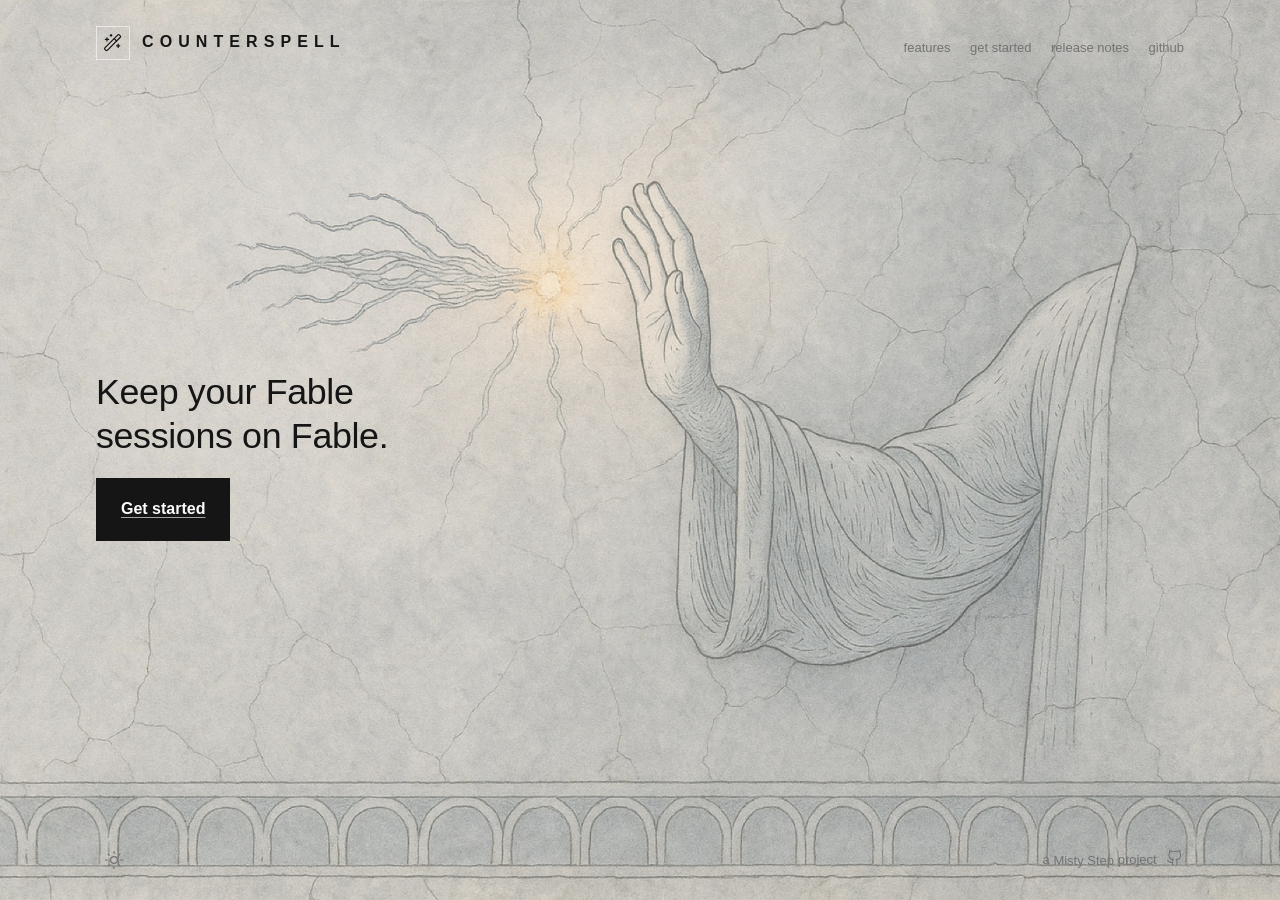
==== commit e7e3119b: "feat(site): ship locked release notes page (counterspell-925) Rebuild changelog.html as release-note" ====
--- a/site/index.html
+++ b/site/index.html
@@ -77,7 +77,7 @@
         <nav class="ae-chrome msk-nav" aria-label="Site">
           <a href="features.html">features</a>
           <a href="get-started.html">get started</a>
-          <a href="changelog.html">changelog</a>
+          <a href="release-notes.html">release notes</a>
           <a href="https://github.com/misty-step/counterspell">github</a>
         </nav>
       </header>
--- a/site/marketing.css
+++ b/site/marketing.css
@@ -68,12 +68,6 @@
   display: grid;
   gap: var(--ae-space-5);
   max-width: 52%;
-  background: var(--ae-wash);
-  background: color-mix(in srgb, var(--ae-surface) 62%, transparent);
-  backdrop-filter: blur(10px);
-  -webkit-backdrop-filter: blur(6px);
-  border: 1px solid var(--ae-line);
-  padding: var(--ae-space-6);
 }
 
 .msk-hero-title {
@@ -164,3 +158,389 @@
   border-top: 0;
   padding-top: 0;
 }
+
+/* ── content pages: window scrolls, not an inner column ──────────────── */
+
+/* The kit's .ae-screen is a 100dvh, overflow:hidden shell whose .ae-stage
+   scrolls internally — which floats a scrollbar mid-page between the fixed
+   header and footer. On flowing content pages we opt out: the screen grows
+   with its content and the window itself scrolls, so any scrollbar sits
+   flush at the window edge. index.html keeps the locked single-viewport
+   hero shell (it does not carry .msk-flow). */
+.ae-screen.msk-flow {
+  height: auto;
+  min-height: 100dvh;
+  overflow: visible;
+}
+
+.msk-flow .ae-stage {
+  overflow-y: visible;
+  flex: 1 0 auto;
+}
+
+/* ── selection: clearly visible over surface AND the code-block wash ──── */
+
+/* The kit default paints ::selection with --ae-wash, which is exactly the
+   background of <pre>/<code>, making selection inside code invisible. A
+   translucent accent reads on both the page surface and the wash, in both
+   themes. */
+::selection {
+  background: rgba(38, 67, 208, 0.28);
+  color: var(--ae-ink);
+}
+::-moz-selection {
+  background: rgba(38, 67, 208, 0.28);
+  color: var(--ae-ink);
+}
+:root.dark ::selection,
+:root[data-ae-mode='dark'] ::selection {
+  background: rgba(140, 158, 255, 0.38);
+}
+:root.dark ::-moz-selection,
+:root[data-ae-mode='dark'] ::-moz-selection {
+  background: rgba(140, 158, 255, 0.38);
+}
+@media (prefers-color-scheme: dark) {
+  :root:not(.light):not([data-ae-mode='light']) ::selection {
+    background: rgba(140, 158, 255, 0.38);
+  }
+  :root:not(.light):not([data-ae-mode='light']) ::-moz-selection {
+    background: rgba(140, 158, 255, 0.38);
+  }
+}
+
+/* brand: the wordmark link never underlines (kit global a{underline} would
+   otherwise paint under the header logo); canonical kit fix rides aesthetic-976 */
+.ae-logo,
+.ae-logo:hover {
+  text-decoration: none;
+}
+
+/* ── all-page atmosphere: the hero image, far quieter, fixed behind ───── */
+
+/* Painted at z-index:-1 so it sits above the opaque page surface (the
+   canvas background) but below all content — text contrast is untouched.
+   Opacity is tuned per theme in renders. */
+.msk-flow {
+  --msk-hero-image: url('assets/hero.jpg');
+}
+
+.msk-page-bg {
+  position: fixed;
+  inset: 0;
+  z-index: -1;
+  background-image: var(--msk-hero-image);
+  background-size: cover;
+  background-position: center;
+  opacity: 0.14;
+  pointer-events: none;
+}
+
+:root.dark .msk-page-bg,
+:root[data-ae-mode='dark'] .msk-page-bg {
+  opacity: 0.19;
+}
+
+@media (prefers-color-scheme: dark) {
+  :root:not(.light):not([data-ae-mode='light']) .msk-page-bg {
+    opacity: 0.19;
+  }
+}
+
+/* ── copy buttons on code blocks (behavior in copy.js) ───────────────── */
+
+.msk-codewrap {
+  position: relative;
+  margin: 1.2em 0;
+}
+
+.msk-codewrap > pre {
+  margin: 0;
+}
+
+/* Grid/flex items default to min-width:auto, so a <pre> with long unbreakable
+   lines (release URLs) refuses to shrink and blows the whole .msk-page grid
+   wider than a phone viewport. min-width:0 lets the track shrink and the code
+   block scroll inside itself (overflow-x:auto) instead of the page. */
+.msk-page,
+.msk-page > *,
+.msk-codewrap,
+.msk-codewrap > pre {
+  min-width: 0;
+}
+
+.msk-codewrap {
+  max-width: 100%;
+}
+
+.msk-copy {
+  position: absolute;
+  top: 0.5rem;
+  right: 0.5rem;
+  display: inline-flex;
+  align-items: center;
+  justify-content: center;
+  width: 2rem;
+  height: 2rem;
+  padding: 0;
+  color: var(--ae-ink-muted);
+  background: color-mix(in srgb, var(--ae-surface) 82%, transparent);
+  border: 1px solid var(--ae-line);
+  border-radius: var(--ae-radius);
+  cursor: pointer;
+  opacity: 0.55;
+  transition:
+    opacity var(--ae-quick) var(--ae-ease),
+    color var(--ae-quick) var(--ae-ease),
+    border-color var(--ae-quick) var(--ae-ease);
+}
+
+.msk-codewrap:hover .msk-copy,
+.msk-copy:focus-visible {
+  opacity: 1;
+}
+
+.msk-copy:hover {
+  color: var(--ae-ink);
+  border-color: var(--ae-ink-faint);
+}
+
+.msk-copy .ae-icon {
+  width: 1rem;
+  height: 1rem;
+}
+
+.msk-copy .msk-copy-check {
+  display: none;
+  color: var(--ae-ok);
+}
+
+.msk-copy.is-copied {
+  color: var(--ae-ok);
+  border-color: var(--ae-ok);
+}
+
+.msk-copy.is-copied .msk-copy-copy {
+  display: none;
+}
+
+.msk-copy.is-copied .msk-copy-check {
+  display: inline-flex;
+}
+
+/* the delight: copy glyph morphs into the check with a quick pop.
+   Reduced-motion users get an instant, motionless swap. */
+@media (prefers-reduced-motion: no-preference) {
+  .msk-copy.is-copied .msk-copy-check {
+    animation: msk-copy-pop var(--ae-soft) var(--ae-ease);
+  }
+}
+
+@keyframes msk-copy-pop {
+  0% {
+    transform: scale(0.4) rotate(-25deg);
+    opacity: 0;
+  }
+  60% {
+    transform: scale(1.15) rotate(4deg);
+    opacity: 1;
+  }
+  100% {
+    transform: scale(1) rotate(0);
+    opacity: 1;
+  }
+}
+
+/* ── release notes: benefit-led card stack (locked r2 option 01, counterspell-925) ── */
+
+.msk-relnotes {
+  display: grid;
+  gap: var(--ae-space-6);
+}
+
+.msk-relcard {
+  border: 1px solid var(--ae-line);
+  padding: var(--ae-space-6);
+  display: grid;
+  gap: var(--ae-space-3);
+}
+
+.msk-relcard-head {
+  display: flex;
+  align-items: baseline;
+  gap: var(--ae-space-3);
+}
+
+.msk-relcard h2 {
+  margin: 0;
+}
+
+.msk-relcard .ae-item {
+  max-width: 42rem;
+}
+
+.msk-gh-link {
+  margin-top: var(--ae-space-2);
+}
+
+/* ── get-started: docs split (sticky contents rail + scrolling body) ──── */
+
+/* Two columns inside the wide stage: a sticky contents rail and the locked
+   doc. The page (not an inner column) scrolls — .msk-flow already opts the
+   screen out of the kit's fixed-viewport shell — so the rail stays put via
+   position:sticky against the viewport, and railspy.js highlights the active
+   section on scroll. */
+.msk-split {
+  display: grid;
+  grid-template-columns: 14.5rem minmax(0, 1fr);
+  gap: var(--ae-space-4) var(--ae-space-7);
+  align-items: start;
+  width: min(var(--ae-measure-wide), 100%);
+}
+
+.msk-rail {
+  position: sticky;
+  top: var(--ae-space-5);
+  align-self: start;
+  /* grid items default to min-width:auto; without this, the mobile
+     horizontal jump-bar's nowrap link row widens the single column past the
+     viewport instead of scrolling inside its own overflow-x:auto. */
+  min-width: 0;
+  display: flex;
+  flex-direction: column;
+  gap: 0.1em;
+  padding-right: var(--ae-space-4);
+  border-right: 1px solid var(--ae-line);
+  /* if the nav ever outgrows the viewport, it scrolls within itself rather
+     than pushing the page — without ever painting a mid-page scrollbar
+     (operator ruling: scrollbars sit flush at the window edge or nowhere;
+     the mobile jump-bar below already does the same) */
+  max-height: calc(100dvh - 2 * var(--ae-space-5));
+  overflow-y: auto;
+  scrollbar-width: none;
+}
+
+.msk-rail::-webkit-scrollbar {
+  display: none;
+}
+
+.msk-rail-h {
+  margin: 0 0 0.7em;
+  font-family: var(--ae-font-mono);
+  font-size: 11px;
+  letter-spacing: 0.12em;
+  text-transform: uppercase;
+  color: var(--ae-ink-muted);
+}
+
+.msk-rail a {
+  display: flex;
+  gap: 0.55em;
+  align-items: baseline;
+  padding: 0.32em 0;
+  font-size: 14px;
+  line-height: 1.35;
+  color: var(--ae-ink-muted);
+  text-decoration: none;
+  transition: color var(--ae-quick) var(--ae-ease);
+}
+
+.msk-rail a:hover {
+  color: var(--ae-ink);
+}
+
+.msk-rail .msk-rn {
+  flex: none;
+  min-width: 1.4em;
+  font-family: var(--ae-font-mono);
+  font-size: 11px;
+  color: var(--ae-ink-faint);
+}
+
+.msk-rail a.is-current {
+  color: var(--ae-ink);
+  font-weight: var(--ae-w-medium);
+}
+
+.msk-rail a.is-current .msk-rn {
+  color: var(--ae-accent);
+}
+
+/* the content column: the site's locked .ae-doc type, capped to a reading
+   measure so the extra horizontal room from the rail layout does not stretch
+   the lines. min-width:0 keeps long code lines scrolling inside their own
+   block instead of widening the grid track. */
+.msk-doc {
+  max-width: var(--ae-measure);
+  min-width: 0;
+}
+
+.msk-doc > *,
+.msk-step,
+.msk-step > * {
+  min-width: 0;
+}
+
+/* each step's heading is the first child of its <section>, so the kit's
+   .ae-doc h*:first-child rule zeroes its top margin; restore the rhythm as
+   space between steps instead. */
+.msk-step {
+  scroll-margin-top: var(--ae-space-5);
+}
+
+.msk-step + .msk-step {
+  margin-top: var(--ae-space-7);
+}
+
+/* smooth in-page jumps from the rail (motion-safe only) */
+@media (prefers-reduced-motion: no-preference) {
+  html {
+    scroll-behavior: smooth;
+  }
+}
+
+/* phone: the rail has no desktop-viable collapse of its own, so it becomes a
+   sticky horizontal jump-bar above the content — no dead gutter, and the page
+   never scrolls sideways. */
+@media (max-width: 780px) {
+  .msk-split {
+    grid-template-columns: 1fr;
+    gap: var(--ae-space-5);
+  }
+
+  .msk-rail {
+    position: sticky;
+    top: 0;
+    z-index: 2;
+    flex-direction: row;
+    gap: var(--ae-space-4);
+    max-height: none;
+    overflow-x: auto;
+    overflow-y: visible;
+    padding: 0.7em 0;
+    border-right: 0;
+    border-bottom: 1px solid var(--ae-line);
+    background: color-mix(in srgb, var(--ae-surface) 90%, transparent);
+    backdrop-filter: blur(6px);
+    -webkit-overflow-scrolling: touch;
+    scrollbar-width: none;
+  }
+
+  .msk-rail::-webkit-scrollbar {
+    display: none;
+  }
+
+  .msk-rail-h {
+    display: none;
+  }
+
+  .msk-rail a {
+    flex: none;
+    padding: 0.15em 0;
+    white-space: nowrap;
+  }
+
+  .msk-doc {
+    max-width: 100%;
+  }
+}
